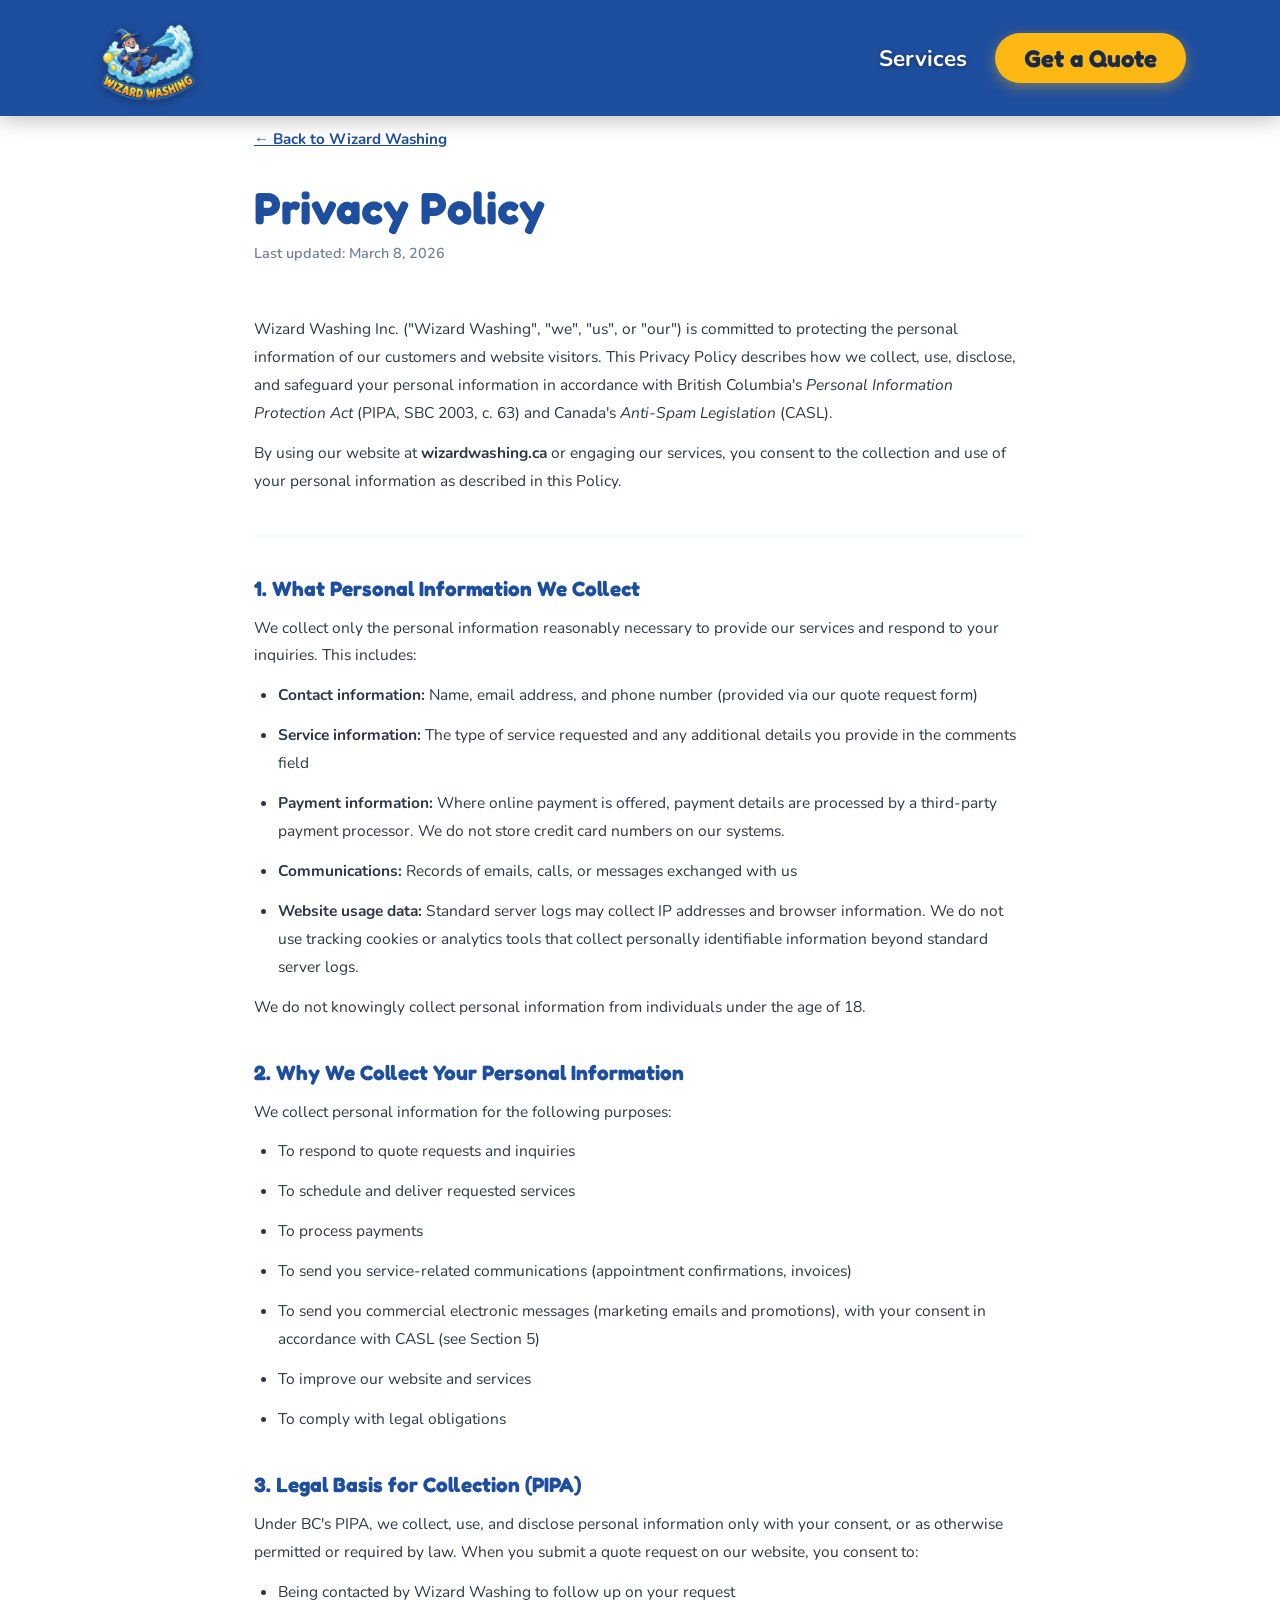
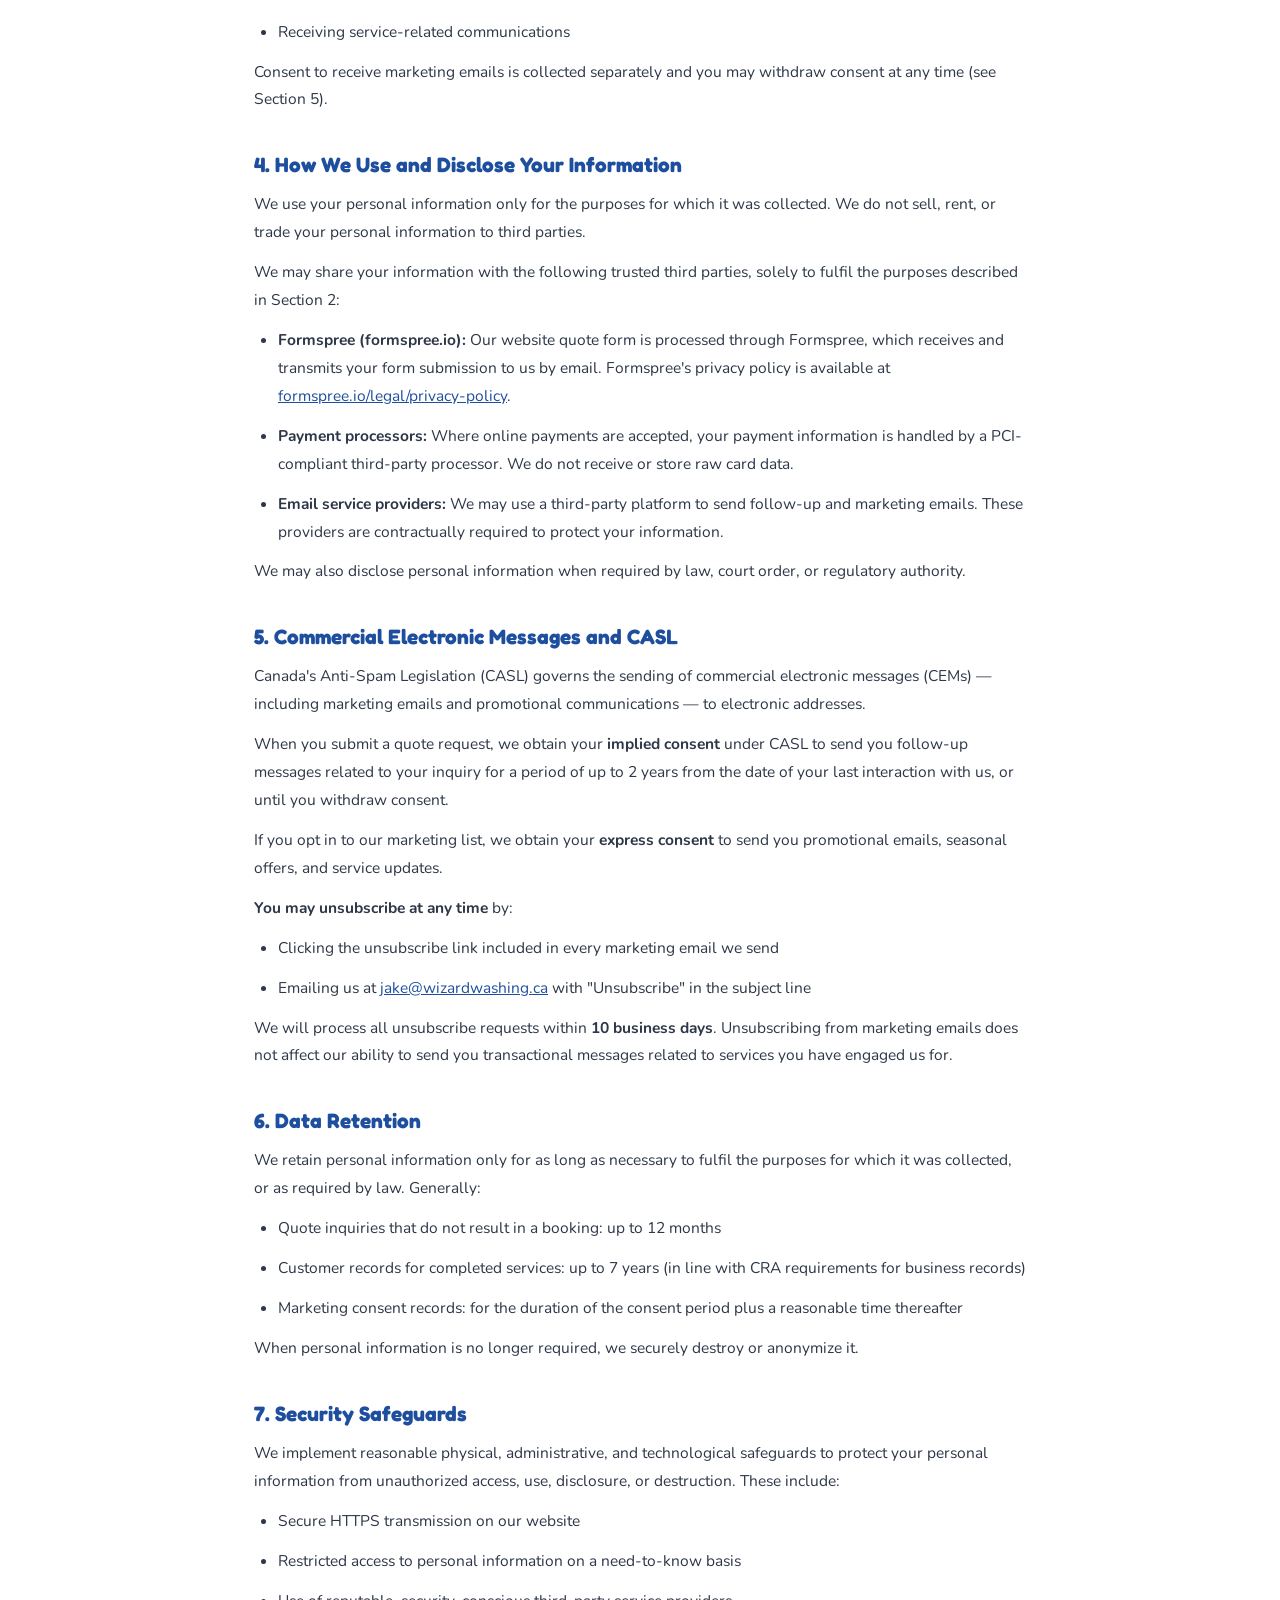
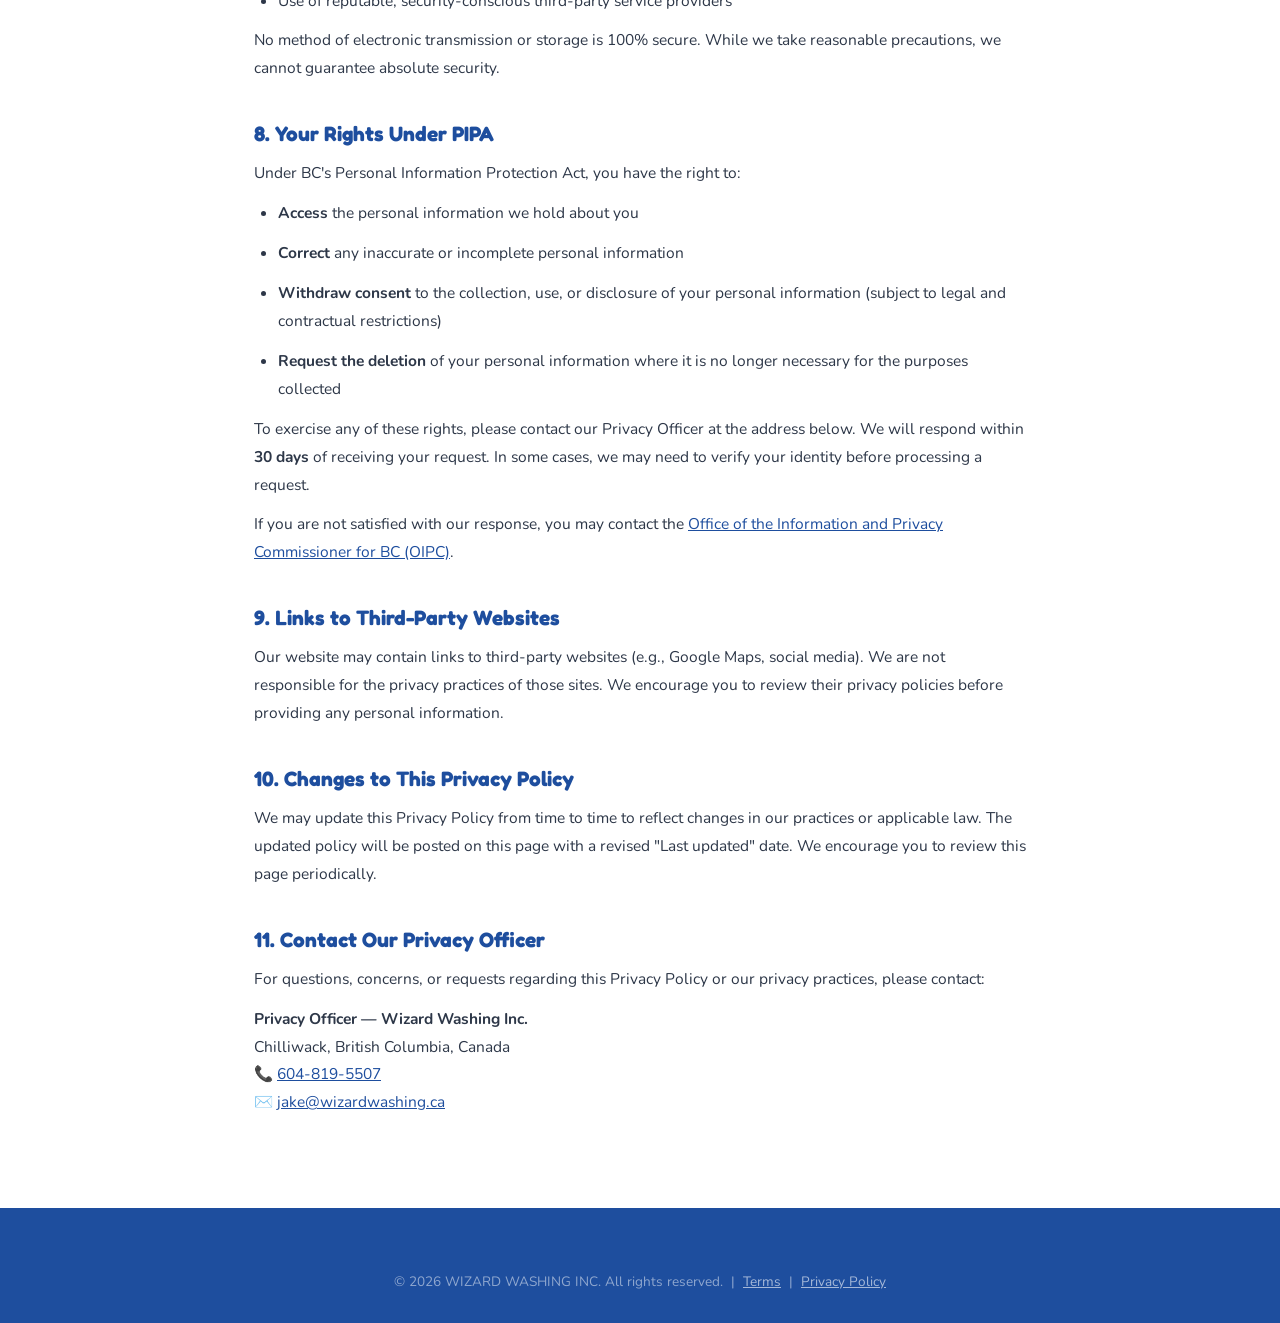
==== privacy.html @ 6bd42586 "Updates" ====
<!DOCTYPE html>
<html lang="en">
<head>
  <meta charset="UTF-8" />
  <meta name="viewport" content="width=device-width, initial-scale=1.0" />
  <title>Privacy Policy | Wizard Washing</title>
  <meta name="description" content="Privacy Policy for Wizard Washing Inc. — How we collect, use, and protect your personal information under BC's PIPA." />
  <meta name="robots" content="noindex, follow" />
  <link rel="icon" type="image/png" sizes="32x32" href="favicon-32.png" />
  <link rel="apple-touch-icon" sizes="192x192" href="favicon-192.png" />
  <link rel="preconnect" href="https://fonts.googleapis.com" />
  <link rel="preconnect" href="https://fonts.gstatic.com" crossorigin />
  <link href="https://fonts.googleapis.com/css2?family=Fredoka+One&family=Nunito:wght@400;600;700;800&display=swap" rel="stylesheet" />
  <link rel="stylesheet" href="styles.css" />
  <style>
    .legal-page {
      max-width: 820px;
      margin: 0 auto;
      padding: 8rem 1.5rem 5rem;
    }
    .legal-page h1 {
      font-size: clamp(2rem, 4vw, 2.8rem);
      color: #1E4E9E;
      margin-bottom: 0.4rem;
    }
    .legal-page .last-updated {
      font-size: 0.9rem;
      color: #718096;
      margin-bottom: 3rem;
      font-weight: 600;
    }
    .legal-page h2 {
      font-size: 1.3rem;
      color: #1E4E9E;
      margin: 2.5rem 0 0.75rem;
    }
    .legal-page p, .legal-page li {
      font-size: 0.97rem;
      color: #2d3748;
      line-height: 1.8;
      margin-bottom: 0.75rem;
    }
    .legal-page ul {
      padding-left: 1.5rem;
      margin-bottom: 0.75rem;
    }
    .legal-page a {
      color: #1E4E9E;
      text-decoration: underline;
    }
    .legal-back {
      display: inline-flex;
      align-items: center;
      gap: 0.4rem;
      font-weight: 700;
      color: #1E4E9E;
      font-size: 0.95rem;
      margin-bottom: 2rem;
      text-decoration: none;
    }
    .legal-back:hover { color: #FDB813; }
    hr {
      border: none;
      border-top: 2px solid #EFF8FF;
      margin: 2.5rem 0;
    }
  </style>
</head>
<body>

  <!-- Minimal nav -->
  <header class="nav scrolled" id="nav">
    <div class="nav__inner">
      <a href="index.html" class="nav__logo">
        <img src="brand_assets/Logo.png" alt="Wizard Washing — Pressure Washing Chilliwack BC" />
      </a>
      <nav class="nav__links">
        <a href="index.html#services">Services</a>
        <a href="index.html#quote" class="nav__cta">Get a Quote</a>
      </nav>
    </div>
  </header>

  <main class="legal-page">
    <a href="index.html" class="legal-back">← Back to Wizard Washing</a>

    <h1>Privacy Policy</h1>
    <p class="last-updated">Last updated: March 8, 2026</p>

    <p>Wizard Washing Inc. ("Wizard Washing", "we", "us", or "our") is committed to protecting the personal information of our customers and website visitors. This Privacy Policy describes how we collect, use, disclose, and safeguard your personal information in accordance with British Columbia's <em>Personal Information Protection Act</em> (PIPA, SBC 2003, c. 63) and Canada's <em>Anti-Spam Legislation</em> (CASL).</p>
    <p>By using our website at <strong>wizardwashing.ca</strong> or engaging our services, you consent to the collection and use of your personal information as described in this Policy.</p>

    <hr />

    <h2>1. What Personal Information We Collect</h2>
    <p>We collect only the personal information reasonably necessary to provide our services and respond to your inquiries. This includes:</p>
    <ul>
      <li><strong>Contact information:</strong> Name, email address, and phone number (provided via our quote request form)</li>
      <li><strong>Service information:</strong> The type of service requested and any additional details you provide in the comments field</li>
      <li><strong>Payment information:</strong> Where online payment is offered, payment details are processed by a third-party payment processor. We do not store credit card numbers on our systems.</li>
      <li><strong>Communications:</strong> Records of emails, calls, or messages exchanged with us</li>
      <li><strong>Website usage data:</strong> Standard server logs may collect IP addresses and browser information. We do not use tracking cookies or analytics tools that collect personally identifiable information beyond standard server logs.</li>
    </ul>
    <p>We do not knowingly collect personal information from individuals under the age of 18.</p>

    <h2>2. Why We Collect Your Personal Information</h2>
    <p>We collect personal information for the following purposes:</p>
    <ul>
      <li>To respond to quote requests and inquiries</li>
      <li>To schedule and deliver requested services</li>
      <li>To process payments</li>
      <li>To send you service-related communications (appointment confirmations, invoices)</li>
      <li>To send you commercial electronic messages (marketing emails and promotions), with your consent in accordance with CASL (see Section 5)</li>
      <li>To improve our website and services</li>
      <li>To comply with legal obligations</li>
    </ul>

    <h2>3. Legal Basis for Collection (PIPA)</h2>
    <p>Under BC's PIPA, we collect, use, and disclose personal information only with your consent, or as otherwise permitted or required by law. When you submit a quote request on our website, you consent to:</p>
    <ul>
      <li>Being contacted by Wizard Washing to follow up on your request</li>
      <li>Receiving service-related communications</li>
    </ul>
    <p>Consent to receive marketing emails is collected separately and you may withdraw consent at any time (see Section 5).</p>

    <h2>4. How We Use and Disclose Your Information</h2>
    <p>We use your personal information only for the purposes for which it was collected. We do not sell, rent, or trade your personal information to third parties.</p>
    <p>We may share your information with the following trusted third parties, solely to fulfil the purposes described in Section 2:</p>
    <ul>
      <li><strong>Formspree (formspree.io):</strong> Our website quote form is processed through Formspree, which receives and transmits your form submission to us by email. Formspree's privacy policy is available at <a href="https://formspree.io/legal/privacy-policy" target="_blank" rel="noopener">formspree.io/legal/privacy-policy</a>.</li>
      <li><strong>Payment processors:</strong> Where online payments are accepted, your payment information is handled by a PCI-compliant third-party processor. We do not receive or store raw card data.</li>
      <li><strong>Email service providers:</strong> We may use a third-party platform to send follow-up and marketing emails. These providers are contractually required to protect your information.</li>
    </ul>
    <p>We may also disclose personal information when required by law, court order, or regulatory authority.</p>

    <h2>5. Commercial Electronic Messages and CASL</h2>
    <p>Canada's Anti-Spam Legislation (CASL) governs the sending of commercial electronic messages (CEMs) — including marketing emails and promotional communications — to electronic addresses.</p>
    <p>When you submit a quote request, we obtain your <strong>implied consent</strong> under CASL to send you follow-up messages related to your inquiry for a period of up to 2 years from the date of your last interaction with us, or until you withdraw consent.</p>
    <p>If you opt in to our marketing list, we obtain your <strong>express consent</strong> to send you promotional emails, seasonal offers, and service updates.</p>
    <p><strong>You may unsubscribe at any time</strong> by:</p>
    <ul>
      <li>Clicking the unsubscribe link included in every marketing email we send</li>
      <li>Emailing us at <a href="mailto:jake@wizardwashing.ca">jake@wizardwashing.ca</a> with "Unsubscribe" in the subject line</li>
    </ul>
    <p>We will process all unsubscribe requests within <strong>10 business days</strong>. Unsubscribing from marketing emails does not affect our ability to send you transactional messages related to services you have engaged us for.</p>

    <h2>6. Data Retention</h2>
    <p>We retain personal information only for as long as necessary to fulfil the purposes for which it was collected, or as required by law. Generally:</p>
    <ul>
      <li>Quote inquiries that do not result in a booking: up to 12 months</li>
      <li>Customer records for completed services: up to 7 years (in line with CRA requirements for business records)</li>
      <li>Marketing consent records: for the duration of the consent period plus a reasonable time thereafter</li>
    </ul>
    <p>When personal information is no longer required, we securely destroy or anonymize it.</p>

    <h2>7. Security Safeguards</h2>
    <p>We implement reasonable physical, administrative, and technological safeguards to protect your personal information from unauthorized access, use, disclosure, or destruction. These include:</p>
    <ul>
      <li>Secure HTTPS transmission on our website</li>
      <li>Restricted access to personal information on a need-to-know basis</li>
      <li>Use of reputable, security-conscious third-party service providers</li>
    </ul>
    <p>No method of electronic transmission or storage is 100% secure. While we take reasonable precautions, we cannot guarantee absolute security.</p>

    <h2>8. Your Rights Under PIPA</h2>
    <p>Under BC's Personal Information Protection Act, you have the right to:</p>
    <ul>
      <li><strong>Access</strong> the personal information we hold about you</li>
      <li><strong>Correct</strong> any inaccurate or incomplete personal information</li>
      <li><strong>Withdraw consent</strong> to the collection, use, or disclosure of your personal information (subject to legal and contractual restrictions)</li>
      <li><strong>Request the deletion</strong> of your personal information where it is no longer necessary for the purposes collected</li>
    </ul>
    <p>To exercise any of these rights, please contact our Privacy Officer at the address below. We will respond within <strong>30 days</strong> of receiving your request. In some cases, we may need to verify your identity before processing a request.</p>
    <p>If you are not satisfied with our response, you may contact the <a href="https://www.oipc.bc.ca" target="_blank" rel="noopener">Office of the Information and Privacy Commissioner for BC (OIPC)</a>.</p>

    <h2>9. Links to Third-Party Websites</h2>
    <p>Our website may contain links to third-party websites (e.g., Google Maps, social media). We are not responsible for the privacy practices of those sites. We encourage you to review their privacy policies before providing any personal information.</p>

    <h2>10. Changes to This Privacy Policy</h2>
    <p>We may update this Privacy Policy from time to time to reflect changes in our practices or applicable law. The updated policy will be posted on this page with a revised "Last updated" date. We encourage you to review this page periodically.</p>

    <h2>11. Contact Our Privacy Officer</h2>
    <p>For questions, concerns, or requests regarding this Privacy Policy or our privacy practices, please contact:</p>
    <p>
      <strong>Privacy Officer — Wizard Washing Inc.</strong><br />
      Chilliwack, British Columbia, Canada<br />
      📞 <a href="tel:+16048195507">604-819-5507</a><br />
      ✉️ <a href="mailto:jake@wizardwashing.ca">jake@wizardwashing.ca</a>
    </p>
  </main>

  <!-- Footer -->
  <footer class="footer">
    <div class="container">
      <div class="footer__bottom" style="border-top: none; padding-top: 0;">
        <p>© 2026 WIZARD WASHING INC. All rights reserved. &nbsp;|&nbsp; <a href="terms.html" style="color:rgba(255,255,255,0.6)">Terms</a> &nbsp;|&nbsp; <a href="privacy.html" style="color:rgba(255,255,255,0.6)">Privacy Policy</a></p>
      </div>
    </div>
  </footer>

</body>
</html>
---- styles.css ----
/* =====================================================
   WIZARD WASHING — styles.css
   Colors: #1E4E9E (Primary Blue) | #49C5EF (Magic Cyan) | #FDB813 (Gold)
   Fonts: Fredoka One (headings) | Nunito (body)
===================================================== */

/* ─── RESET & BASE ─── */
*, *::before, *::after {
  box-sizing: border-box;
  margin: 0;
  padding: 0;
}

html {
  scroll-behavior: smooth;
  font-size: 16px;
  overflow-x: clip;
  overflow-y: visible !important;
}

body {
  font-family: 'Nunito', sans-serif;
  color: #1A2B4A;
  background: #fff;
  overflow: visible !important;
}

h1, h2, h3, h4 {
  font-family: 'Fredoka One', cursive;
  line-height: 1.2;
}

a {
  color: inherit;
  text-decoration: none;
}

img {
  max-width: 100%;
  display: block;
}

/* ─── UTILITY ─── */
.container {
  max-width: 1140px;
  margin: 0 auto;
  padding: 0 1.5rem;
}

.gold { color: #FDB813; }

.btn {
  display: inline-block;
  padding: 0.85rem 2rem;
  border-radius: 50px;
  font-family: 'Fredoka One', cursive;
  font-size: 1.1rem;
  cursor: pointer;
  border: none;
  transition: transform 0.2s ease, box-shadow 0.2s ease;
  text-align: center;
}

.btn--gold {
  background: #FDB813;
  color: #1A2B4A;
  box-shadow: 0 6px 20px rgba(253, 184, 19, 0.45);
}

.btn--gold:hover {
  transform: translateY(-3px);
  box-shadow: 0 10px 28px rgba(253, 184, 19, 0.55);
}

.btn--full { width: 100%; }

.section-title {
  font-size: clamp(2rem, 4vw, 2.8rem);
  text-align: center;
  margin-bottom: 0.5rem;
  color: #1E4E9E;
}

.section-title.light { color: #fff; }

.section-sub {
  text-align: center;
  font-size: 1.1rem;
  color: #4a5568;
  margin-bottom: 3rem;
  font-weight: 600;
}

.section-sub.light { color: rgba(255,255,255,0.85); }


/* ─── NAV ─── */
.nav {
  position: fixed;
  top: 0;
  left: 0;
  width: 100%;
  z-index: 100;
  transition: background 0.3s ease, box-shadow 0.3s ease, padding 0.3s ease;
  padding: 0.6rem 0;
}

.nav.scrolled {
  background: #1E4E9E;
  box-shadow: 0 4px 20px rgba(0,0,0,0.25);
  padding: 0.25rem 0;
}

.nav.scrolled .nav__logo img {
  height: 108px;
}

.nav__inner {
  max-width: 1140px;
  margin: 0 auto;
  padding: 0 1.5rem;
  display: flex;
  align-items: center;
  justify-content: space-between;
  gap: 1rem;
}

.nav__logo img {
  height: 180px;
  width: auto;
  filter: drop-shadow(0 2px 6px rgba(0,0,0,0.3));
  transition: height 0.3s ease;
}

.nav__links {
  display: flex;
  align-items: center;
  gap: 1.8rem;
}

.nav__links a {
  color: #fff;
  font-family: 'Nunito', sans-serif;
  font-weight: 700;
  font-size: 1.4rem;
  transition: color 0.2s;
  text-shadow: 0 1px 4px rgba(0,0,0,0.4);
}

.nav__links a:hover { color: #FDB813; }

.nav__cta {
  background: #FDB813 !important;
  color: #1A2B4A !important;
  padding: 0.65rem 1.8rem;
  border-radius: 50px;
  font-family: 'Fredoka One', cursive !important;
  font-size: 1.5rem !important;
  box-shadow: 0 4px 14px rgba(253,184,19,0.4);
  text-shadow: none !important;
  transition: transform 0.2s, box-shadow 0.2s !important;
}

.nav__cta:hover {
  transform: translateY(-2px);
  box-shadow: 0 8px 20px rgba(253,184,19,0.5) !important;
  color: #1A2B4A !important;
}

/* Hamburger */
.nav__hamburger {
  display: none;
  flex-direction: column;
  gap: 5px;
  background: none;
  border: none;
  cursor: pointer;
  padding: 4px;
}

.nav__hamburger span {
  display: block;
  width: 26px;
  height: 3px;
  background: #fff;
  border-radius: 3px;
  transition: all 0.3s ease;
}

/* ─── HERO ─── */
.hero {
  position: relative;
  background: linear-gradient(160deg, #1E4E9E 0%, #49C5EF 100%);
  overflow: hidden;
  min-height: 100vh;
  display: flex;
  flex-direction: column;
  align-items: center;
  justify-content: center;
}

.hero__sparkles {
  position: absolute;
  inset: 0;
  pointer-events: none;
  z-index: 1;
}

.sparkle {
  position: absolute;
  color: #FDB813;
  font-size: 1.4rem;
  opacity: 0;
  animation: float-sparkle 3s ease-in-out infinite;
}

.s1  { top: 15%; left: 8%;  animation-delay: 0s;    font-size: 1.2rem; }
.s2  { top: 30%; left: 55%; animation-delay: 0.7s;  font-size: 1.8rem; }
.s3  { top: 10%; left: 80%; animation-delay: 1.3s;  font-size: 1rem; }
.s4  { top: 60%; left: 20%; animation-delay: 0.4s;  font-size: 2rem; }
.s5  { top: 70%; left: 70%; animation-delay: 1.8s;  font-size: 1.4rem; }
.s6  { top: 45%; left: 45%; animation-delay: 2.1s;  font-size: 1rem; }
.s7  { top: 25%; left: 35%; animation-delay: 0.9s;  font-size: 1.6rem; }
.s8  { top: 80%; left: 50%; animation-delay: 1.5s;  font-size: 1.2rem; }
.s9  { top: 5%;  left: 50%; animation-delay: 2.5s;  font-size: 0.9rem; }
.s10 { top: 50%; left: 88%; animation-delay: 3.0s;  font-size: 1.8rem; }
.s11 { top: 85%; left: 28%; animation-delay: 0.3s;  font-size: 1.0rem; }
.s12 { top: 20%; left: 65%; animation-delay: 1.1s;  font-size: 2.2rem; }
.s13 { top: 65%; left: 5%;  animation-delay: 2.8s;  font-size: 1.5rem; }
.s14 { top: 40%; left: 93%; animation-delay: 1.6s;  font-size: 1.3rem; }

@keyframes float-sparkle {
  0%, 100% { opacity: 0; transform: translateY(0)   scale(0); }
  40%       { opacity: 1; transform: translateY(-18px) scale(1); }
  70%       { opacity: 0.7; transform: translateY(-28px) scale(0.8); }
}


/* Hero text — left aligned, wizard flush right */
.hero__inner {
  width: 100%;
  max-width: 1200px;
  margin: 0 auto;
  padding: 9rem 3rem 5rem;
  position: relative;
  z-index: 4;
}

.hero__text {
  max-width: 520px;
  text-align: left;
}

.hero__text h1 {
  font-size: clamp(2.5rem, 3.5vw, 4rem);
  color: #fff;
  margin-bottom: 1.2rem;
  line-height: 1.1;
  text-shadow: 0 3px 12px rgba(0,0,0,0.25);
}

.hero__text p {
  font-size: 1.2rem;
  color: rgba(255,255,255,0.9);
  margin-bottom: 2rem;
  font-weight: 600;
}

/* Wizard — absolute, flush against right edge, vertically centred with text */
.hero__wizard {
  position: absolute;
  right: 0;
  top: 50%;
  transform: translateY(-50%);
  z-index: 2;
  pointer-events: none;
  line-height: 0;
}

.hero__wizard img {
  display: block;
  height: clamp(220px, 44vh, 360px);
  width: auto;
  image-rendering: auto;
  filter: drop-shadow(0 14px 10px rgba(0, 0, 0, 0.18));
}

@keyframes wizard-float {
  0%, 100% { transform: translateY(0); }
  50%       { transform: translateY(-10px); }
}

/* ─── SERVICES ─── */
.services {
  position: relative;
  background: #ffffff;
  padding-top: 5rem;
  padding-bottom: 5rem;
  padding-left: 1.5rem;
  padding-right: 1.5rem;
  overflow: visible !important;
}


.services__grid {
  display: grid;
  grid-template-columns: repeat(3, 1fr);
  gap: 2rem;
}

.service-card {
  background: #fff;
  border-radius: 15px;
  box-shadow: 0 10px 30px rgba(0,0,0,0.1);
  padding: 2.5rem 2rem;
  text-align: center;
  transition: transform 0.3s ease, box-shadow 0.3s ease;
  border-top: 4px solid #FDB813;
}

.service-card:hover {
  transform: translateY(-8px);
  box-shadow: 0 20px 40px rgba(0,0,0,0.15);
}

.service-card__icon {
  font-size: 3rem;
  margin-bottom: 1rem;
}

.service-card h3 {
  font-size: 1.5rem;
  color: #1E4E9E;
  margin-bottom: 0.75rem;
}

.service-card p {
  font-size: 0.95rem;
  color: #4a5568;
  line-height: 1.65;
}

/* ─── RESULTS (BEFORE/AFTER CAROUSEL) ─── */
.results {
  position: relative;
  background: #EFF8FF;
  padding: 5rem 1.5rem;
}

/* Carousel outer layout: arrows + window */
.carousel {
  display: flex;
  align-items: center;
  gap: 1rem;
}

.carousel__window {
  flex: 1;
  overflow: hidden;
  border-radius: 15px;
}

.carousel__track {
  display: flex;
  transition: transform 0.45s cubic-bezier(0.4, 0, 0.2, 1);
}

.carousel__slide {
  flex: 0 0 100%;
}

/* Arrow buttons */
.carousel__btn {
  flex-shrink: 0;
  width: 52px;
  height: 52px;
  border-radius: 50%;
  background: #1E4E9E;
  color: #fff;
  border: none;
  font-size: 2rem;
  line-height: 1;
  cursor: pointer;
  display: flex;
  align-items: center;
  justify-content: center;
  box-shadow: 0 4px 16px rgba(0,0,0,0.2);
  transition: background 0.2s ease, transform 0.2s ease, opacity 0.2s ease;
}

.carousel__btn:hover:not(:disabled) {
  background: #FDB813;
  color: #1A2B4A;
  transform: scale(1.08);
}

.carousel__btn:disabled {
  opacity: 0.3;
  cursor: default;
}

/* Dot indicators */
.carousel__dots {
  display: flex;
  justify-content: center;
  gap: 0.6rem;
  margin-top: 1.5rem;
}

.carousel__dot {
  width: 11px;
  height: 11px;
  border-radius: 50%;
  background: #CBD5E0;
  border: none;
  cursor: pointer;
  padding: 0;
  transition: background 0.2s ease, transform 0.2s ease;
}

.carousel__dot.active {
  background: #1E4E9E;
  transform: scale(1.35);
}

/* Pair card */
.results__pair {
  background: #fff;
  border-radius: 15px;
  box-shadow: 0 10px 30px rgba(0,0,0,0.1);
  overflow: hidden;
}

.results__pair-label {
  font-family: 'Fredoka One', cursive;
  font-size: 1.3rem;
  color: #1E4E9E;
  text-align: center;
  padding: 1rem 1.5rem 0.8rem;
  border-bottom: 2px solid #EFF8FF;
}

.results__photos {
  display: grid;
  grid-template-columns: 1fr 1fr;
}

.results__photo-wrap {
  position: relative;
  overflow: hidden;
  aspect-ratio: 4 / 3;
}

.results__photo-wrap:first-child {
  border-right: 3px solid #EFF8FF;
}

.results__photo-wrap img {
  width: 100%;
  height: 100%;
  object-fit: cover;
  display: block;
}

.results__badge {
  position: absolute;
  top: 10px;
  left: 10px;
  z-index: 2;
  padding: 0.3rem 0.9rem;
  border-radius: 50px;
  font-family: 'Fredoka One', cursive;
  font-size: 0.95rem;
  letter-spacing: 0.5px;
  box-shadow: 0 2px 8px rgba(0,0,0,0.3);
}

.results__badge--before {
  background: #1A2B4A;
  color: #fff;
}

.results__badge--after {
  background: #FDB813;
  color: #1A2B4A;
}

/* ─── ABOUT ─── */
.about {
  position: relative;
  background: #1E4E9E;
  padding: 5rem 1.5rem 5rem;
}

.about__inner {
  display: flex;
  align-items: center;
  gap: 4rem;
}

.about__text {
  flex: 1;
}

.about__text p {
  color: rgba(255,255,255,0.88);
  font-size: 1.05rem;
  line-height: 1.75;
  margin-bottom: 1.2rem;
}

.about__logo {
  flex: 0 0 240px;
  text-align: center;
}

.about__logo img {
  width: 100%;
  filter: drop-shadow(0 10px 30px rgba(0,0,0,0.3));
  animation: wizard-float 5s ease-in-out infinite;
}

/* ─── QUOTE SECTION ─── */
.quote-section {
  position: relative;
  background: #EFF8FF;
  padding: 5rem 1.5rem 5rem;
}

.quote-form-container {
  background: #fff;
  border-radius: 15px;
  box-shadow: 0 10px 30px rgba(0,0,0,0.1);
  padding: 3rem 2.5rem;
  max-width: 680px;
  margin: 0 auto;
  position: relative;
}

.form__row { display: flex; gap: 1.25rem; }
.form__row--two > .form__group { flex: 1; }

.form__group {
  display: flex;
  flex-direction: column;
  margin-bottom: 1.25rem;
}

.form__group label {
  font-weight: 700;
  font-size: 0.9rem;
  color: #1A2B4A;
  margin-bottom: 0.4rem;
}

.required { color: #e53e3e; }
.optional  { color: #718096; font-weight: 400; font-size: 0.82rem; }

.form__group input,
.form__group select,
.form__group textarea {
  width: 100%;
  padding: 0.8rem 1rem;
  border: 2px solid #e2e8f0;
  border-radius: 10px;
  font-family: 'Nunito', sans-serif;
  font-size: 0.95rem;
  color: #1A2B4A;
  transition: border-color 0.2s ease, box-shadow 0.2s ease;
  background: #fff;
  appearance: none;
}

.form__group select {
  background-image: url("data:image/svg+xml,%3Csvg xmlns='http://www.w3.org/2000/svg' width='12' height='8' viewBox='0 0 12 8'%3E%3Cpath d='M1 1l5 5 5-5' stroke='%231A2B4A' stroke-width='2' fill='none' stroke-linecap='round'/%3E%3C/svg%3E");
  background-repeat: no-repeat;
  background-position: right 1rem center;
  padding-right: 2.5rem;
}

.form__group input:focus,
.form__group select:focus,
.form__group textarea:focus {
  outline: none;
  border-color: #49C5EF;
  box-shadow: 0 0 0 3px rgba(73, 197, 239, 0.2);
}

.form__group input.error,
.form__group select.error,
.form__group textarea.error {
  border-color: #e53e3e;
  box-shadow: 0 0 0 3px rgba(229, 62, 62, 0.15);
}

.form__group textarea { resize: vertical; min-height: 110px; }

/* Success state */
.form__success {
  display: none;
  text-align: center;
  padding: 3rem 1.5rem;
  position: relative;
}

.form__success.visible { display: block; }

.form__success-icon {
  font-size: 4rem;
  margin-bottom: 1rem;
  animation: bounce-in 0.5s cubic-bezier(0.36, 0.07, 0.19, 0.97) both;
}

@keyframes bounce-in {
  0%   { transform: scale(0); opacity: 0; }
  60%  { transform: scale(1.2); }
  100% { transform: scale(1); opacity: 1; }
}

.form__success h3 {
  font-size: 1.8rem;
  color: #1E4E9E;
  margin-bottom: 0.75rem;
}

.form__success p {
  color: #4a5568;
  font-size: 1.05rem;
}

/* Sparkle burst on success */
.form__success-sparkles {
  position: absolute;
  top: 2rem;
  left: 50%;
  transform: translateX(-50%);
  width: 200px;
  height: 200px;
  pointer-events: none;
}

.burst {
  position: absolute;
  color: #FDB813;
  font-size: 1.4rem;
  opacity: 0;
  top: 50%; left: 50%;
}

.form__success.visible .burst {
  animation: sparkle-burst 0.8s ease-out forwards;
}

.burst.b1 { animation-delay: 0s;    --dx: -60px; --dy: -50px; }
.burst.b2 { animation-delay: 0.05s; --dx:  60px; --dy: -50px; }
.burst.b3 { animation-delay: 0.1s;  --dx: -80px; --dy:  10px; }
.burst.b4 { animation-delay: 0.15s; --dx:  80px; --dy:  10px; }
.burst.b5 { animation-delay: 0.2s;  --dx: -40px; --dy:  60px; }
.burst.b6 { animation-delay: 0.25s; --dx:  40px; --dy:  60px; }

@keyframes sparkle-burst {
  0%   { opacity: 1; transform: translate(-50%, -50%) scale(0); }
  60%  { opacity: 1; transform: translate(calc(-50% + var(--dx)), calc(-50% + var(--dy))) scale(1.2); }
  100% { opacity: 0; transform: translate(calc(-50% + var(--dx) * 1.4), calc(-50% + var(--dy) * 1.4)) scale(0.6); }
}

/* ─── REVIEWS ─── */
.reviews {
  position: relative;
  background: #49C5EF;
  padding: 5rem 1.5rem 5rem;
}

.reviews__grid {
  display: grid;
  grid-template-columns: repeat(3, 1fr);
  gap: 2rem;
}

.review-card {
  background: #fff;
  border-radius: 15px;
  box-shadow: 0 10px 30px rgba(0,0,0,0.1);
  padding: 2rem 1.75rem;
  display: flex;
  flex-direction: column;
  gap: 0.75rem;
  transition: transform 0.3s ease;
}

.review-card:hover { transform: translateY(-6px); }

.review-card__stars {
  color: #FDB813;
  font-size: 1.3rem;
  letter-spacing: 2px;
}

.review-card__quote {
  font-size: 0.95rem;
  line-height: 1.7;
  color: #1A2B4A;
  font-style: italic;
  flex: 1;
}

.review-card__name {
  font-weight: 700;
  color: #1E4E9E;
  font-size: 0.9rem;
}

/* ─── FAQ ─── */
.faq {
  position: relative;
  background: #ffffff;
  padding: 5rem 1.5rem 5rem;
}

.faq__list {
  max-width: 760px;
  margin: 0 auto;
  display: flex;
  flex-direction: column;
  gap: 1rem;
}

.faq__item {
  border-radius: 12px;
  border: 2px solid #e2e8f0;
  overflow: hidden;
  transition: border-color 0.2s;
}

.faq__item.open { border-color: #49C5EF; }

.faq__question {
  width: 100%;
  background: none;
  border: none;
  padding: 1.25rem 1.5rem;
  display: flex;
  align-items: center;
  justify-content: space-between;
  font-family: 'Nunito', sans-serif;
  font-weight: 700;
  font-size: 1rem;
  color: #1A2B4A;
  cursor: pointer;
  text-align: left;
  gap: 1rem;
  transition: background 0.2s;
}

.faq__question:hover { background: #EFF8FF; }
.faq__item.open .faq__question { background: #EFF8FF; color: #1E4E9E; }

.faq__chevron {
  font-size: 0.75rem;
  color: #49C5EF;
  transition: transform 0.3s ease;
  flex-shrink: 0;
}

.faq__item.open .faq__chevron { transform: rotate(180deg); }

.faq__answer {
  max-height: 0;
  overflow: hidden;
  transition: max-height 0.4s ease, padding 0.3s ease;
}

.faq__item.open .faq__answer { max-height: 300px; }

.faq__answer p {
  padding: 0 1.5rem 1.25rem;
  font-size: 0.95rem;
  color: #4a5568;
  line-height: 1.7;
}

.faq__answer a {
  color: #1E4E9E;
  font-weight: 700;
  text-decoration: underline;
}

/* ─── FOOTER ─── */
.footer {
  background: #1E4E9E;
  padding: 4rem 1.5rem 2rem;
  color: #fff;
}

.footer__inner {
  display: grid;
  grid-template-columns: 1fr 1fr 1fr;
  gap: 2.5rem;
  margin-bottom: 3rem;
}

.footer__logo {
  height: 80px;
  width: auto;
  filter: drop-shadow(0 4px 12px rgba(0,0,0,0.3));
  margin-bottom: 1rem;
}

.footer__tagline {
  font-size: 0.9rem;
  color: rgba(255,255,255,0.75);
  line-height: 1.6;
}

.footer__links h4,
.footer__contact h4 {
  font-family: 'Fredoka One', cursive;
  font-size: 1.1rem;
  color: #FDB813;
  margin-bottom: 1rem;
}

.footer__links {
  display: flex;
  flex-direction: column;
  gap: 0.5rem;
}

.footer__links a {
  color: rgba(255,255,255,0.8);
  font-size: 0.9rem;
  font-weight: 600;
  transition: color 0.2s;
}

.footer__links a:hover { color: #FDB813; }

.footer__contact p {
  font-size: 0.9rem;
  color: rgba(255,255,255,0.8);
  margin-bottom: 0.5rem;
}

.footer__contact a {
  color: rgba(255,255,255,0.8);
  transition: color 0.2s;
}

.footer__contact a:hover { color: #FDB813; }

.footer__bottom {
  border-top: 1px solid rgba(255,255,255,0.15);
  padding-top: 1.5rem;
  text-align: center;
  font-size: 0.85rem;
  color: rgba(255,255,255,0.5);
}

.footer__bottom a {
  color: rgba(255,255,255,0.55);
  text-decoration: underline;
  transition: color 0.2s;
}

.footer__bottom a:hover { color: #FDB813; }

/* ─── SCROLL FADE-IN ─── */
.fade-up {
  opacity: 0;
  transform: translateY(36px);
  transition: opacity 0.65s ease, transform 0.65s ease;
}

.fade-up.visible {
  opacity: 1;
  transform: translateY(0);
}

/* ─── STATS STRIP ─── */
.stats {
  background: #1A2B4A;
  padding: 4rem 1.5rem;
}

.stats__grid {
  display: grid;
  grid-template-columns: repeat(3, 1fr);
  gap: 2rem;
  text-align: center;
}

.stat-item {
  display: flex;
  flex-direction: column;
  align-items: center;
  gap: 0.4rem;
}

.stat-item__number {
  font-family: 'Fredoka One', cursive;
  font-size: clamp(2.8rem, 4vw, 4rem);
  color: #FDB813;
  line-height: 1;
  display: block;
}

.stat-item__label {
  font-size: 0.95rem;
  color: rgba(255,255,255,0.8);
  font-weight: 700;
  text-transform: uppercase;
  letter-spacing: 0.5px;
}

/* ─── BUTTON WATER RIPPLE ─── */
.btn {
  position: relative;
  overflow: hidden;
}

.btn-ripple {
  position: absolute;
  width: 6px;
  height: 6px;
  background: rgba(255, 255, 255, 0.45);
  border-radius: 50%;
  transform: translate(-50%, -50%) scale(0);
  animation: btn-ripple-expand 0.65s ease-out forwards;
  pointer-events: none;
}

@keyframes btn-ripple-expand {
  to {
    transform: translate(-50%, -50%) scale(55);
    opacity: 0;
  }
}

/* ─── CURSOR SPARKLE TRAIL ─── */
.cursor-sparkle {
  position: fixed;
  pointer-events: none;
  color: #FDB813;
  font-size: 0.75rem;
  z-index: 9999;
  line-height: 1;
  animation: cursor-sparkle-fade 0.75s ease-out forwards;
  transform: translate(-50%, -50%);
  user-select: none;
}

@keyframes cursor-sparkle-fade {
  0%   { opacity: 1; transform: translate(-50%, -50%) scale(1) rotate(0deg); }
  100% { opacity: 0; transform: translate(-50%, -200%) scale(0.2) rotate(200deg); }
}

/* ─── RESPONSIVE ─── */
@media (max-width: 900px) {
  .services__grid { grid-template-columns: 1fr; max-width: 480px; margin: 0 auto; }
  .reviews__grid  { grid-template-columns: 1fr; max-width: 480px; margin: 0 auto; }
  .carousel__btn { width: 40px; height: 40px; font-size: 1.6rem; }
  .stats__grid   { grid-template-columns: repeat(2, 1fr); gap: 2.5rem 1.5rem; }
  .about__inner   { flex-direction: column; text-align: center; }
  .about__logo    { flex: 0 0 180px; }
  .footer__inner  { grid-template-columns: 1fr 1fr; }
}

@media (max-width: 768px) {
  .nav__hamburger { display: flex; }

  .nav__links {
    position: fixed;
    top: 0; right: -100%;
    width: min(320px, 80vw);
    height: 100vh;
    background: #1E4E9E;
    flex-direction: column;
    justify-content: center;
    gap: 2rem;
    padding: 2rem;
    transition: right 0.35s ease;
    box-shadow: -10px 0 40px rgba(0,0,0,0.3);
    z-index: 200;
  }

  .nav__links.open { right: 0; }
  .nav__links a { font-size: 1.2rem; }

  .hero {
    min-height: 100vh;
    padding-top: 6rem;
  }

  .hero__inner {
    padding: 3rem 1.5rem 14rem;
    text-align: center;
  }

  .hero__text {
    max-width: 100%;
    text-align: center;
  }

  .hero__text p { margin: 0 auto 2rem; }

  .hero__wizard img {
    height: clamp(180px, 45vw, 280px);
  }

  .form__row--two { flex-direction: column; }

  .quote-form-container { padding: 2rem 1.25rem; }

  .footer__inner { grid-template-columns: 1fr; text-align: center; }
  .footer__links { align-items: center; }
}

@media (max-width: 480px) {
  .hero__text h1 { font-size: 2.2rem; }
  .services__grid,
  .reviews__grid  { grid-template-columns: 1fr; }
}
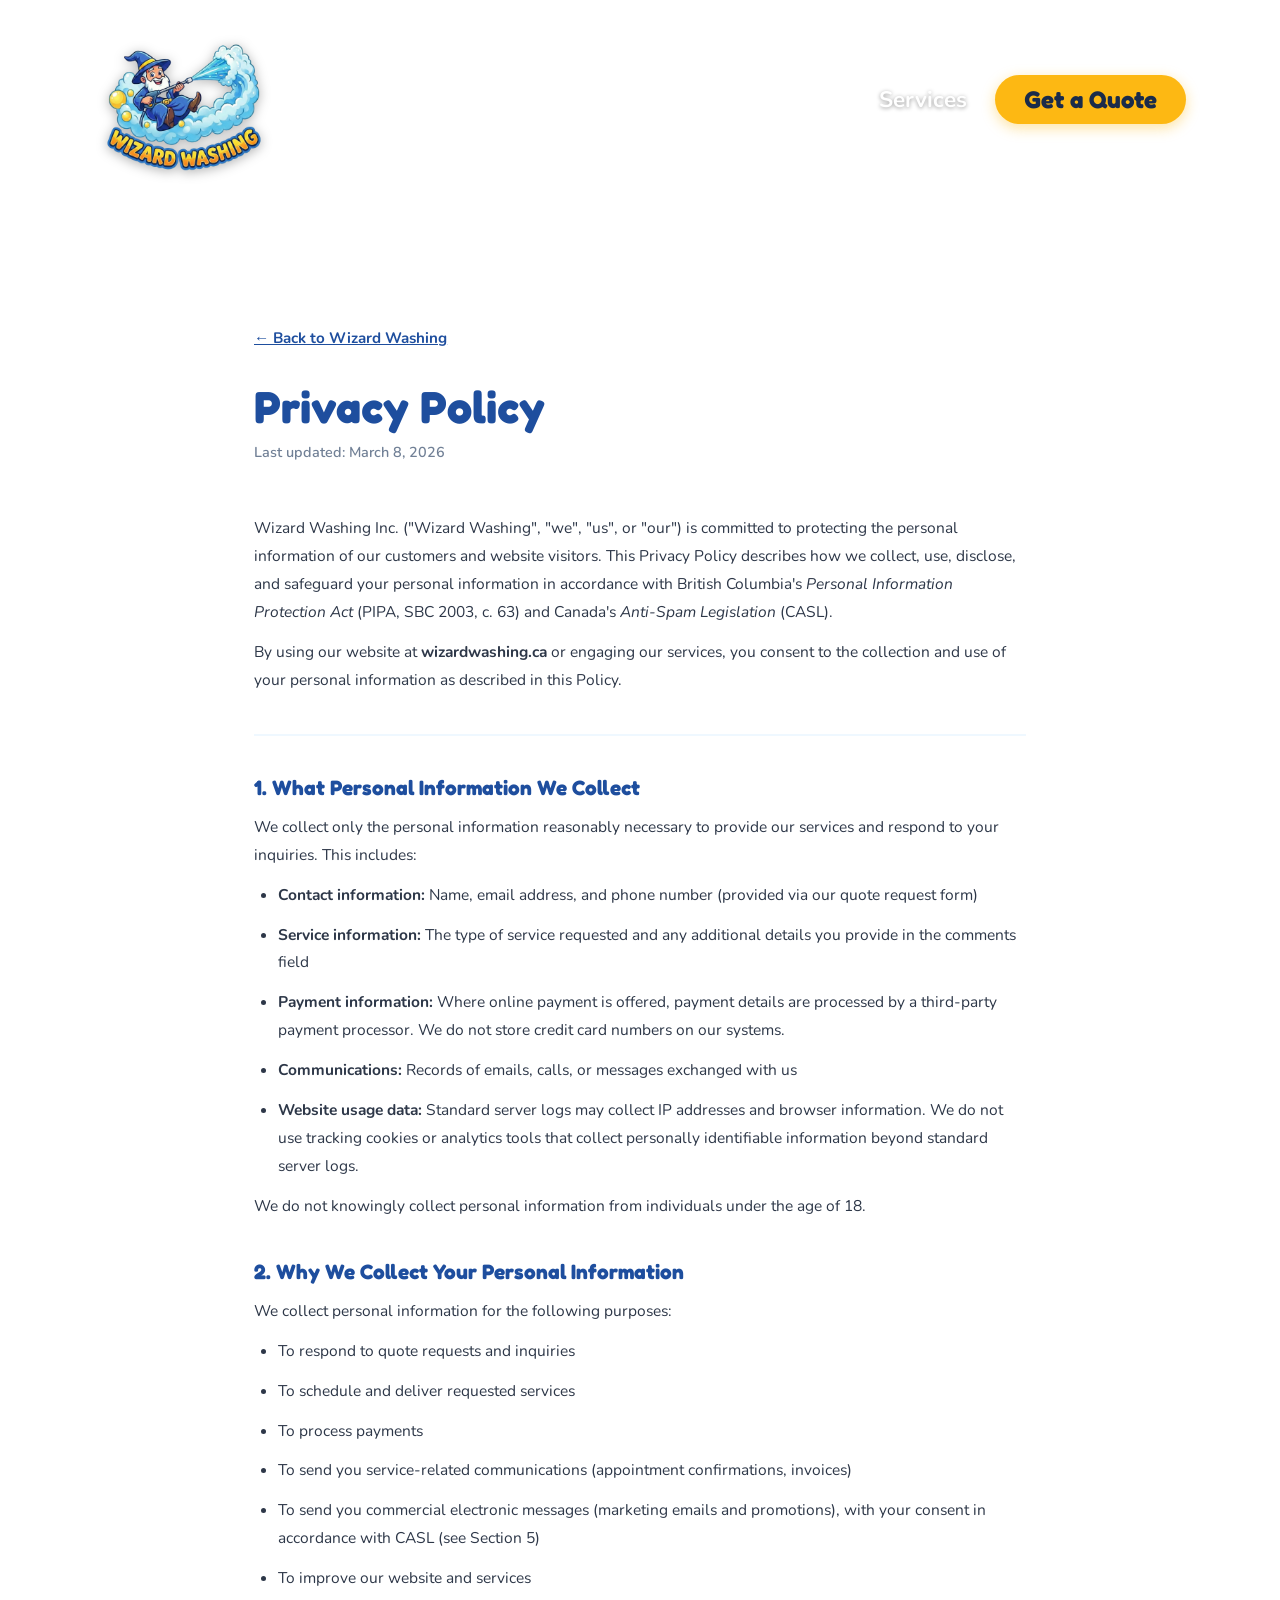
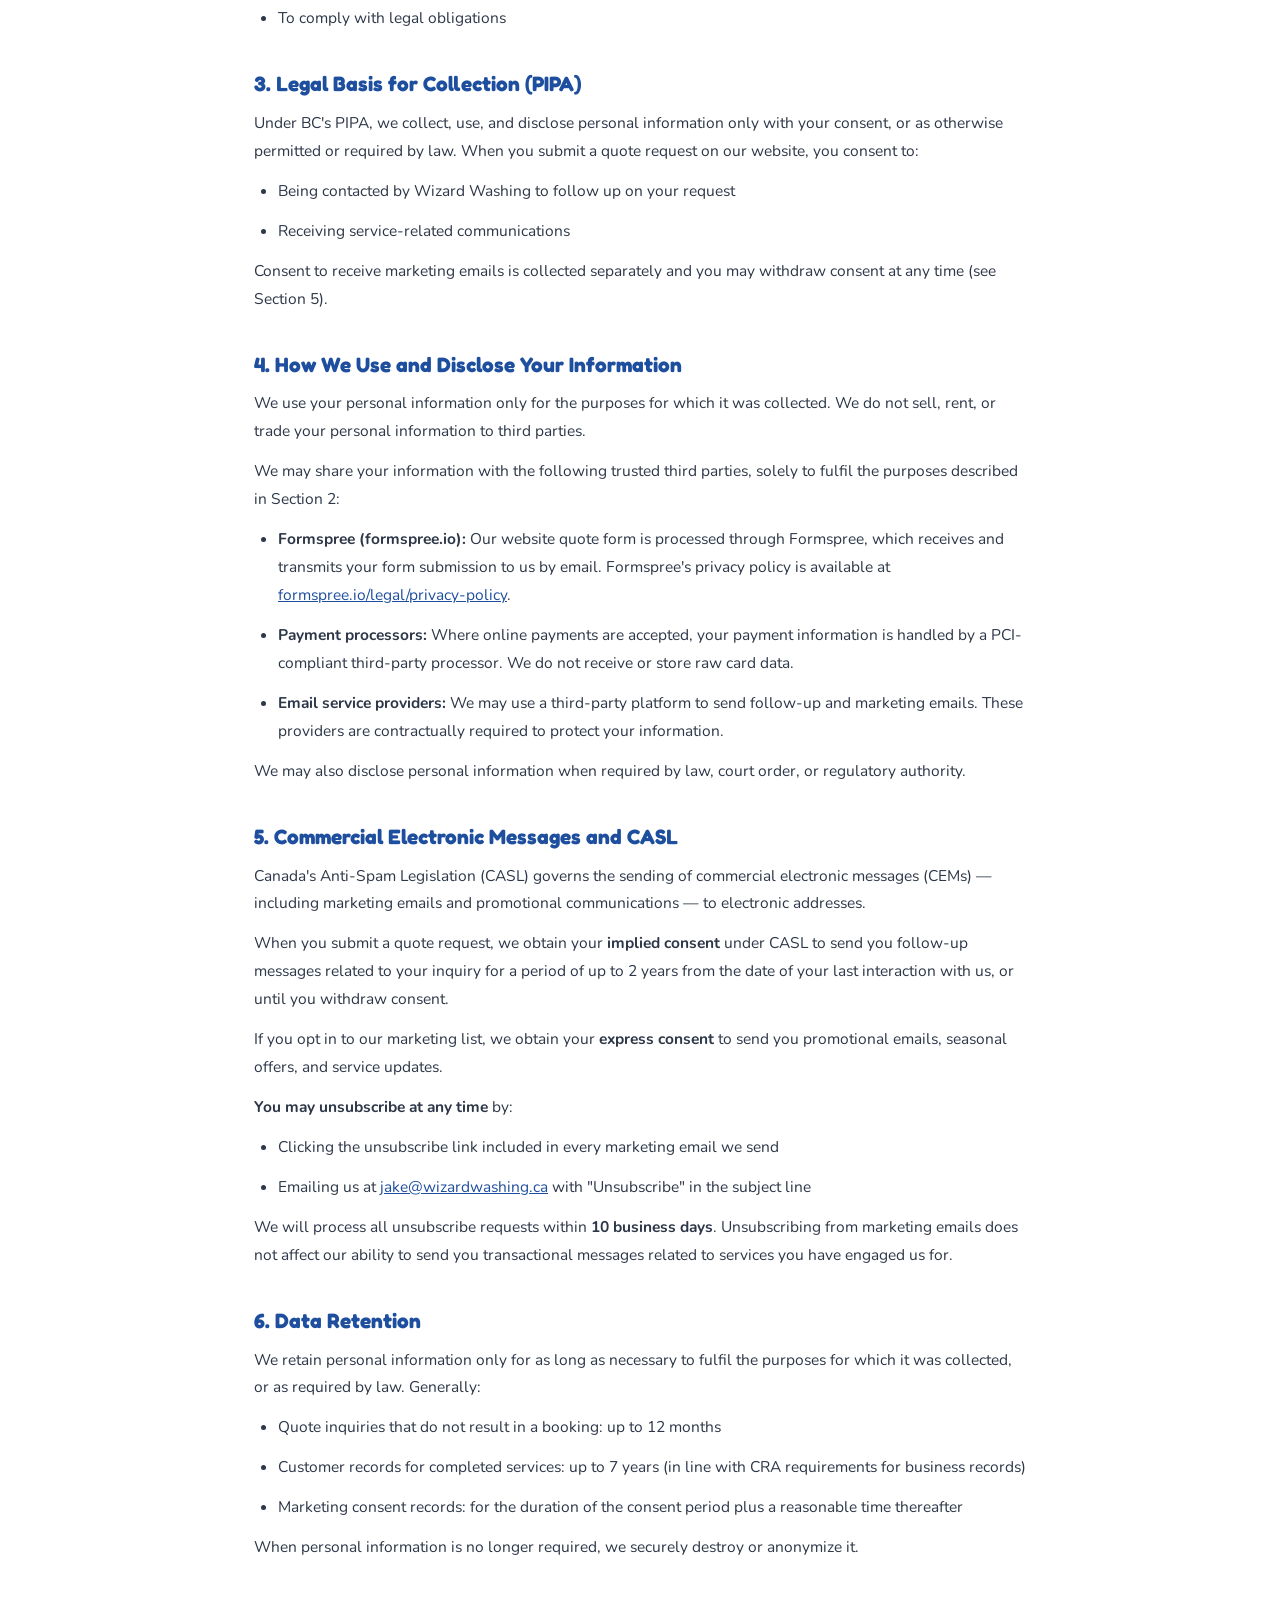
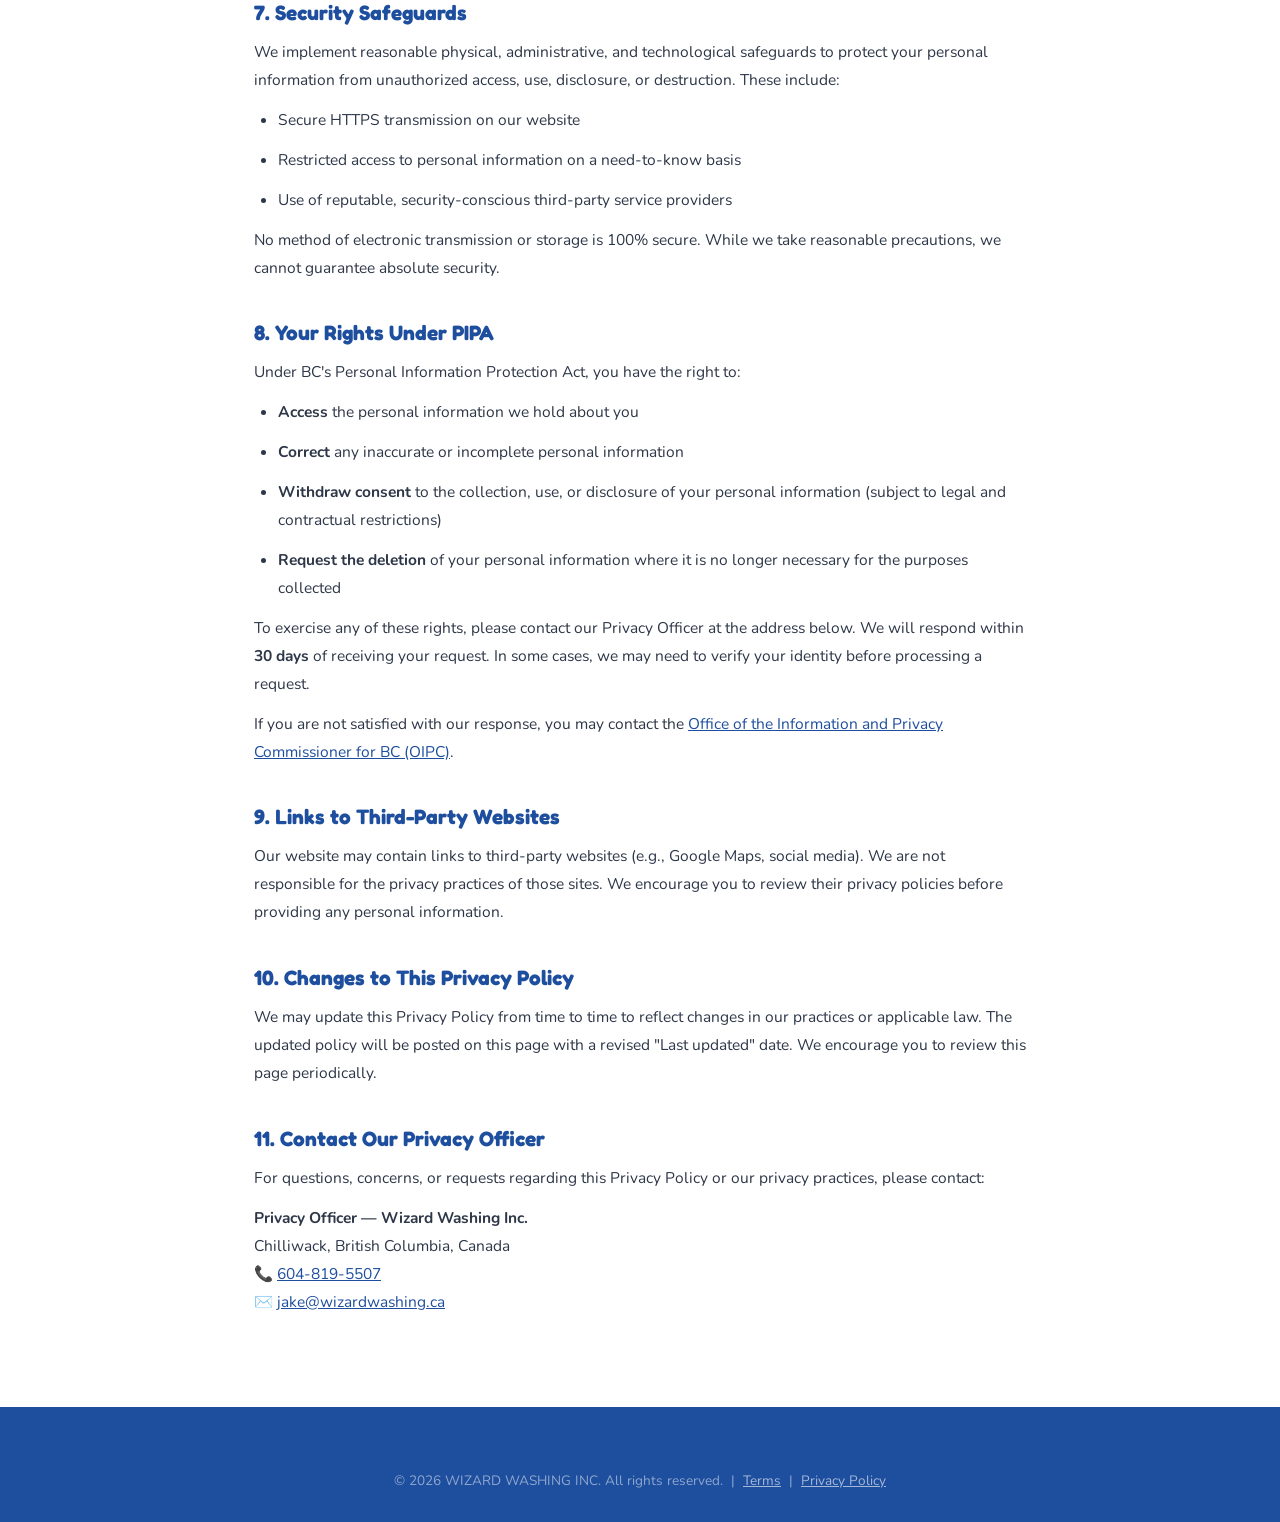
==== commit 767de870: "Add Google Analytics 4 (G-2MPTVSR0EK) to all pages Co-Authored-By: Claude Sonnet 4.6 <noreply@anthro" ====
--- a/privacy.html
+++ b/privacy.html
@@ -3,6 +3,14 @@
 <head>
   <meta charset="UTF-8" />
   <meta name="viewport" content="width=device-width, initial-scale=1.0" />
+  <!-- Google tag (gtag.js) -->
+  <script async src="https://www.googletagmanager.com/gtag/js?id=G-2MPTVSR0EK"></script>
+  <script>
+    window.dataLayer = window.dataLayer || [];
+    function gtag(){dataLayer.push(arguments);}
+    gtag('js', new Date());
+    gtag('config', 'G-2MPTVSR0EK');
+  </script>
   <title>Privacy Policy | Wizard Washing</title>
   <meta name="description" content="Privacy Policy for Wizard Washing Inc. — How we collect, use, and protect your personal information under BC's PIPA." />
   <meta name="robots" content="noindex, follow" />
--- a/styles.css
+++ b/styles.css
@@ -94,25 +94,69 @@
 .section-sub.light { color: rgba(255,255,255,0.85); }
 
 
+/* ─── TOPBAR ─── */
+.topbar {
+  position: relative;
+  width: 100%;
+  background: transparent;
+  z-index: 110;
+  height: 36px;
+  display: flex;
+  align-items: center;
+}
+
+.topbar__inner {
+  width: 100%;
+  max-width: 1200px;
+  margin: 0 auto;
+  padding: 0 3rem;
+  display: flex;
+  align-items: center;
+  justify-content: space-between;
+}
+
+.topbar__contact {
+  display: flex;
+  align-items: center;
+  gap: 0.6rem;
+  font-family: 'Nunito', sans-serif;
+  font-size: 0.72rem;
+  font-weight: 700;
+  color: rgba(255,255,255,0.85);
+}
+
+.topbar__contact a {
+  color: rgba(255,255,255,0.85);
+  text-decoration: none;
+  transition: color 0.2s;
+}
+.topbar__contact a:hover { color: #FDB813; }
+
+.topbar__sep {
+  opacity: 0.4;
+}
+
+.topbar__social {
+  display: flex;
+  align-items: center;
+  gap: 0.75rem;
+}
+
+.topbar__social a {
+  color: rgba(255,255,255,0.8);
+  display: flex;
+  align-items: center;
+  transition: color 0.2s;
+}
+.topbar__social a:hover { color: #FDB813; }
+
 /* ─── NAV ─── */
 .nav {
-  position: fixed;
-  top: 0;
-  left: 0;
+  position: relative;
   width: 100%;
+  background: transparent;
   z-index: 100;
-  transition: background 0.3s ease, box-shadow 0.3s ease, padding 0.3s ease;
   padding: 0.6rem 0;
-}
-
-.nav.scrolled {
-  background: #1E4E9E;
-  box-shadow: 0 4px 20px rgba(0,0,0,0.25);
-  padding: 0.25rem 0;
-}
-
-.nav.scrolled .nav__logo img {
-  height: 108px;
 }
 
 .nav__inner {
@@ -167,6 +211,11 @@
   color: #1A2B4A !important;
 }
 
+/* Close button inside sidebar — never shown on desktop */
+.nav__close {
+  display: none !important;
+}
+
 /* Hamburger */
 .nav__hamburger {
   display: none;
@@ -196,7 +245,7 @@
   display: flex;
   flex-direction: column;
   align-items: center;
-  justify-content: center;
+  justify-content: flex-start;
 }
 
 .hero__sparkles {
@@ -240,8 +289,8 @@
 .hero__inner {
   width: 100%;
   max-width: 1200px;
-  margin: 0 auto;
-  padding: 9rem 3rem 5rem;
+  margin: auto;
+  padding: 2rem 3rem 5rem;
   position: relative;
   z-index: 4;
 }
@@ -356,12 +405,14 @@
 
 .carousel__window {
   flex: 1;
+  min-width: 0;
   overflow: hidden;
   border-radius: 15px;
 }
 
 .carousel__track {
   display: flex;
+  width: 100%;
   transition: transform 0.45s cubic-bezier(0.4, 0, 0.2, 1);
 }
 
@@ -433,7 +484,7 @@
 
 .results__pair-label {
   font-family: 'Fredoka One', cursive;
-  font-size: 1.3rem;
+  font-size: 0.9rem;
   color: #1E4E9E;
   text-align: center;
   padding: 1rem 1.5rem 0.8rem;
@@ -448,7 +499,7 @@
 .results__photo-wrap {
   position: relative;
   overflow: hidden;
-  aspect-ratio: 4 / 3;
+  aspect-ratio: 3 / 2;
 }
 
 .results__photo-wrap:first-child {
@@ -898,7 +949,7 @@
 
 .stat-item__number {
   font-family: 'Fredoka One', cursive;
-  font-size: clamp(2.8rem, 4vw, 4rem);
+  font-size: clamp(2rem, 5vw, 4rem);
   color: #FDB813;
   line-height: 1;
   display: block;
@@ -958,15 +1009,22 @@
 @media (max-width: 900px) {
   .services__grid { grid-template-columns: 1fr; max-width: 480px; margin: 0 auto; }
   .reviews__grid  { grid-template-columns: 1fr; max-width: 480px; margin: 0 auto; }
-  .carousel__btn { width: 40px; height: 40px; font-size: 1.6rem; }
-  .stats__grid   { grid-template-columns: repeat(2, 1fr); gap: 2.5rem 1.5rem; }
-  .about__inner   { flex-direction: column; text-align: center; }
-  .about__logo    { flex: 0 0 180px; }
+  .carousel__btn  { width: 38px; height: 38px; font-size: 1.4rem; }
+  .stats__grid    { grid-template-columns: repeat(3, 1fr); gap: 1.5rem; }
+  /* About: column layout — use width not flex-basis so logo doesn't fill full row */
+  .about__inner   { flex-direction: column; align-items: center; text-align: center; gap: 2rem; }
+  .about__logo    { flex: none; width: 160px; }
   .footer__inner  { grid-template-columns: 1fr 1fr; }
 }
 
 @media (max-width: 768px) {
+  /* ── Topbar — hide on mobile ── */
+  .topbar { display: none; }
+
   .nav__hamburger { display: flex; }
+  /* Smaller logo so it doesn't crowd/overlap hero text */
+  .nav__logo img  { height: 48px; }
+  .nav.scrolled .nav__logo img { height: 42px; }
 
   .nav__links {
     position: fixed;
@@ -977,22 +1035,45 @@
     flex-direction: column;
     justify-content: center;
     gap: 2rem;
-    padding: 2rem;
+    padding: 4.5rem 2rem 2rem;
     transition: right 0.35s ease;
     box-shadow: -10px 0 40px rgba(0,0,0,0.3);
     z-index: 200;
   }
-
   .nav__links.open { right: 0; }
   .nav__links a { font-size: 1.2rem; }
 
+  /* X close button — black, no background, top-right of sidebar */
+  .nav__close {
+    display: flex !important;
+    position: absolute;
+    top: 0.9rem;
+    right: 0.9rem;
+    background: transparent;
+    border: none;
+    color: #000;
+    font-size: 1.8rem;
+    font-weight: 900;
+    line-height: 1;
+    width: 40px;
+    height: 40px;
+    align-items: center;
+    justify-content: center;
+    cursor: pointer;
+    padding: 0;
+  }
+
+  /* ── Hero ── */
   .hero {
-    min-height: 100vh;
-    padding-top: 6rem;
+    min-height: auto;
+    display: flex;
+    flex-direction: column;
+    justify-content: flex-start;
+    overflow: hidden;
   }
 
   .hero__inner {
-    padding: 3rem 1.5rem 14rem;
+    padding: 2rem 1.5rem 1.5rem;
     text-align: center;
   }
 
@@ -1001,22 +1082,77 @@
     text-align: center;
   }
 
-  .hero__text p { margin: 0 auto 2rem; }
+  .hero__text p { margin: 0 auto 2rem; font-size: 1rem; }
+
+  /* Wizard: pull into normal flow, width-based so it never stretches */
+  .hero__wizard {
+    position: relative;
+    top: auto;
+    bottom: auto;
+    right: auto;
+    transform: none;
+    overflow: hidden;
+    line-height: 0;
+  }
 
   .hero__wizard img {
-    height: clamp(180px, 45vw, 280px);
+    width: 80%;
+    height: auto;
+    max-width: 280px;
+    display: block;
+    margin-left: auto; /* flush right */
   }
 
+  /* ── Stats ── */
+  .stats          { padding: 2.5rem 1.5rem; }
+  .stats__grid    { grid-template-columns: 1fr; gap: 1.25rem; }
+
+  /* ── About ── */
+  .about__logo    { flex: none; width: 140px; }
+
+  /* ── Carousel — overlay arrows on top of photos so photos fill full width ── */
+  .results        { padding: 3rem 0.75rem; }
+  .carousel       { position: relative; gap: 0; }
+  .carousel__window { width: 100%; }
+  .carousel__btn  {
+    position: absolute;
+    top: 50%;
+    transform: translateY(-50%);
+    z-index: 10;
+    width: 36px;
+    height: 36px;
+    font-size: 1.3rem;
+    opacity: 0.88;
+  }
+  .carousel__btn--prev { left: 0.4rem; }
+  .carousel__btn--next { right: 0.4rem; }
+
+  /* ── Form ── */
   .form__row--two { flex-direction: column; }
-
   .quote-form-container { padding: 2rem 1.25rem; }
 
+  /* ── Footer ── */
   .footer__inner { grid-template-columns: 1fr; text-align: center; }
   .footer__links { align-items: center; }
 }
 
 @media (max-width: 480px) {
-  .hero__text h1 { font-size: 2.2rem; }
+  .hero__text h1  { font-size: 2rem; }
+  .hero__inner    { padding: 1.5rem 1.25rem 1rem; }
+
+  .hero__wizard img { width: 92%; max-width: none; }
+
+  .stat-item__number { font-size: 2.4rem; }
+
   .services__grid,
   .reviews__grid  { grid-template-columns: 1fr; }
-}
+  .service-card   { padding: 1.75rem 1.5rem; }
+  .review-card    { padding: 1.5rem 1.25rem; }
+
+  .about__logo    { width: 120px; }
+
+  .faq__question  { padding: 1rem 1.25rem; }
+  .faq__answer p  { padding: 0 1.25rem 1rem; }
+
+  .btn { font-size: 1rem; padding: 0.75rem 1.5rem; }
+}
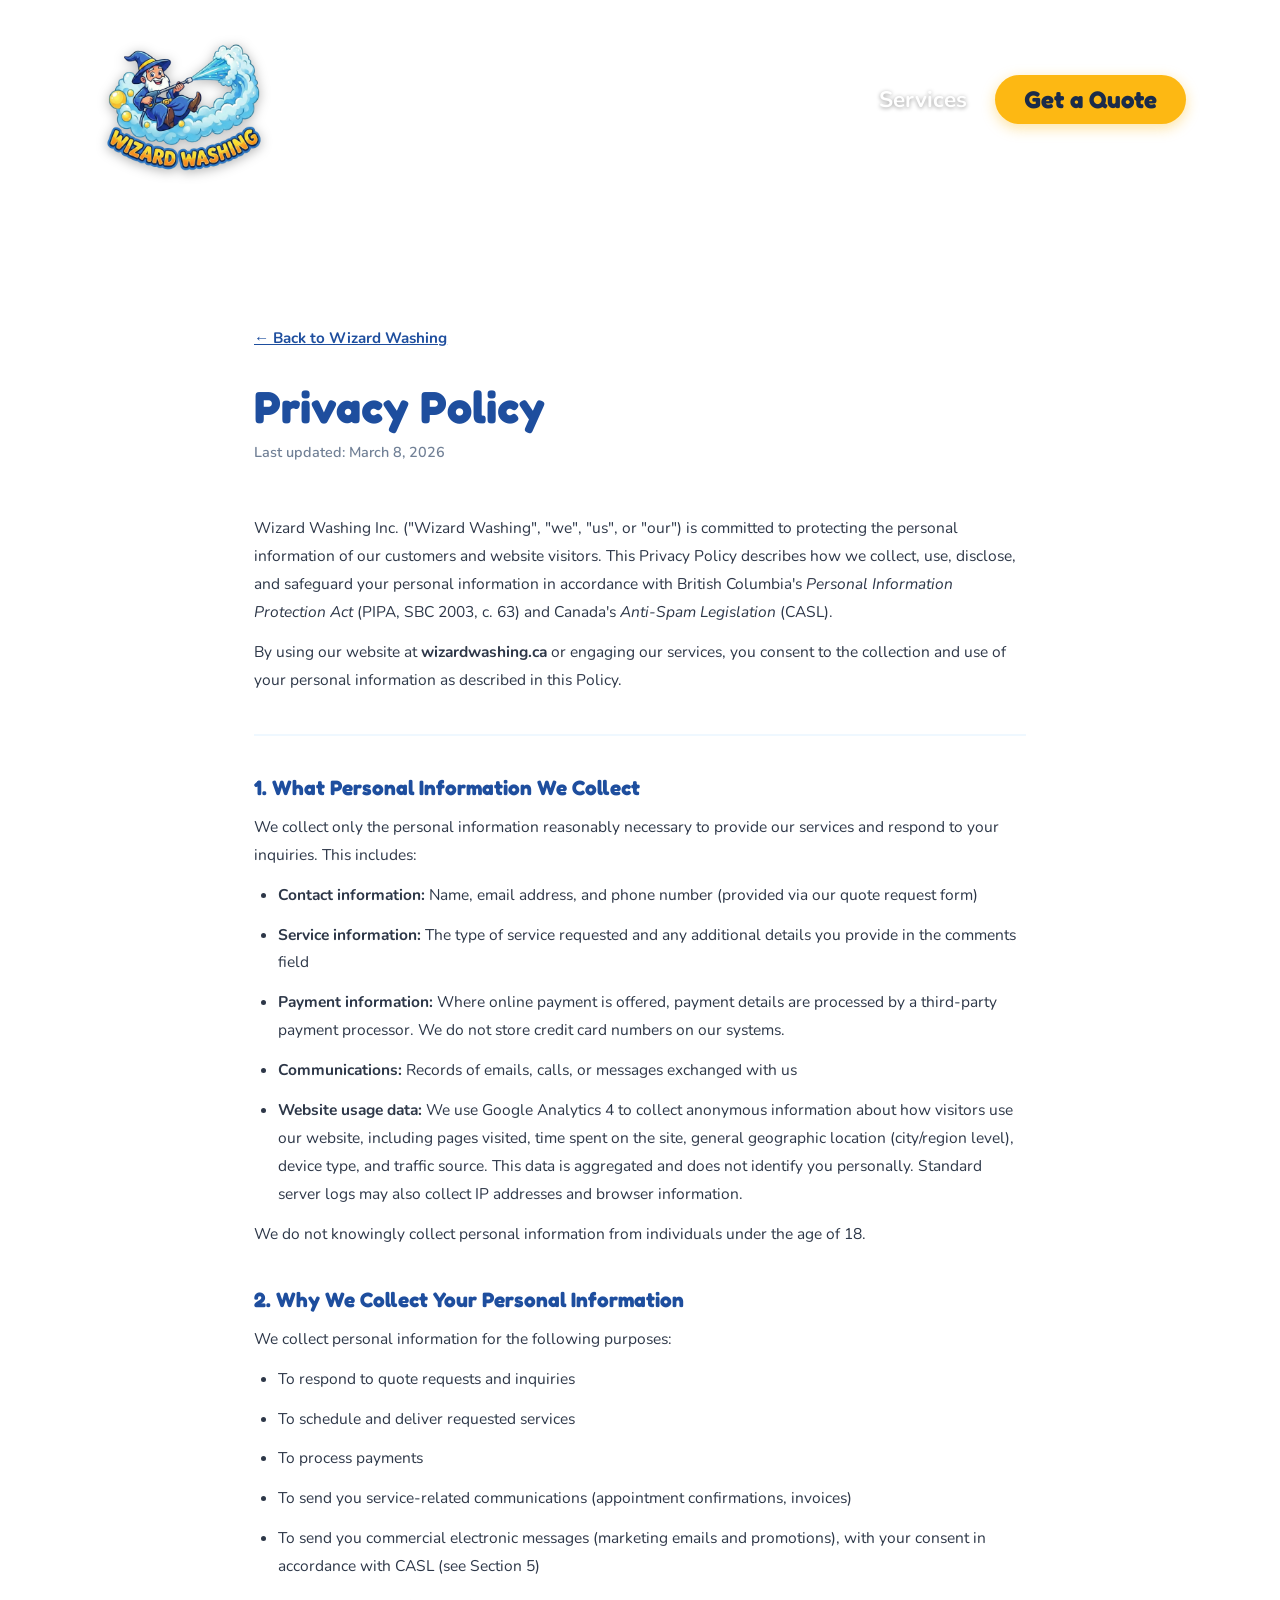
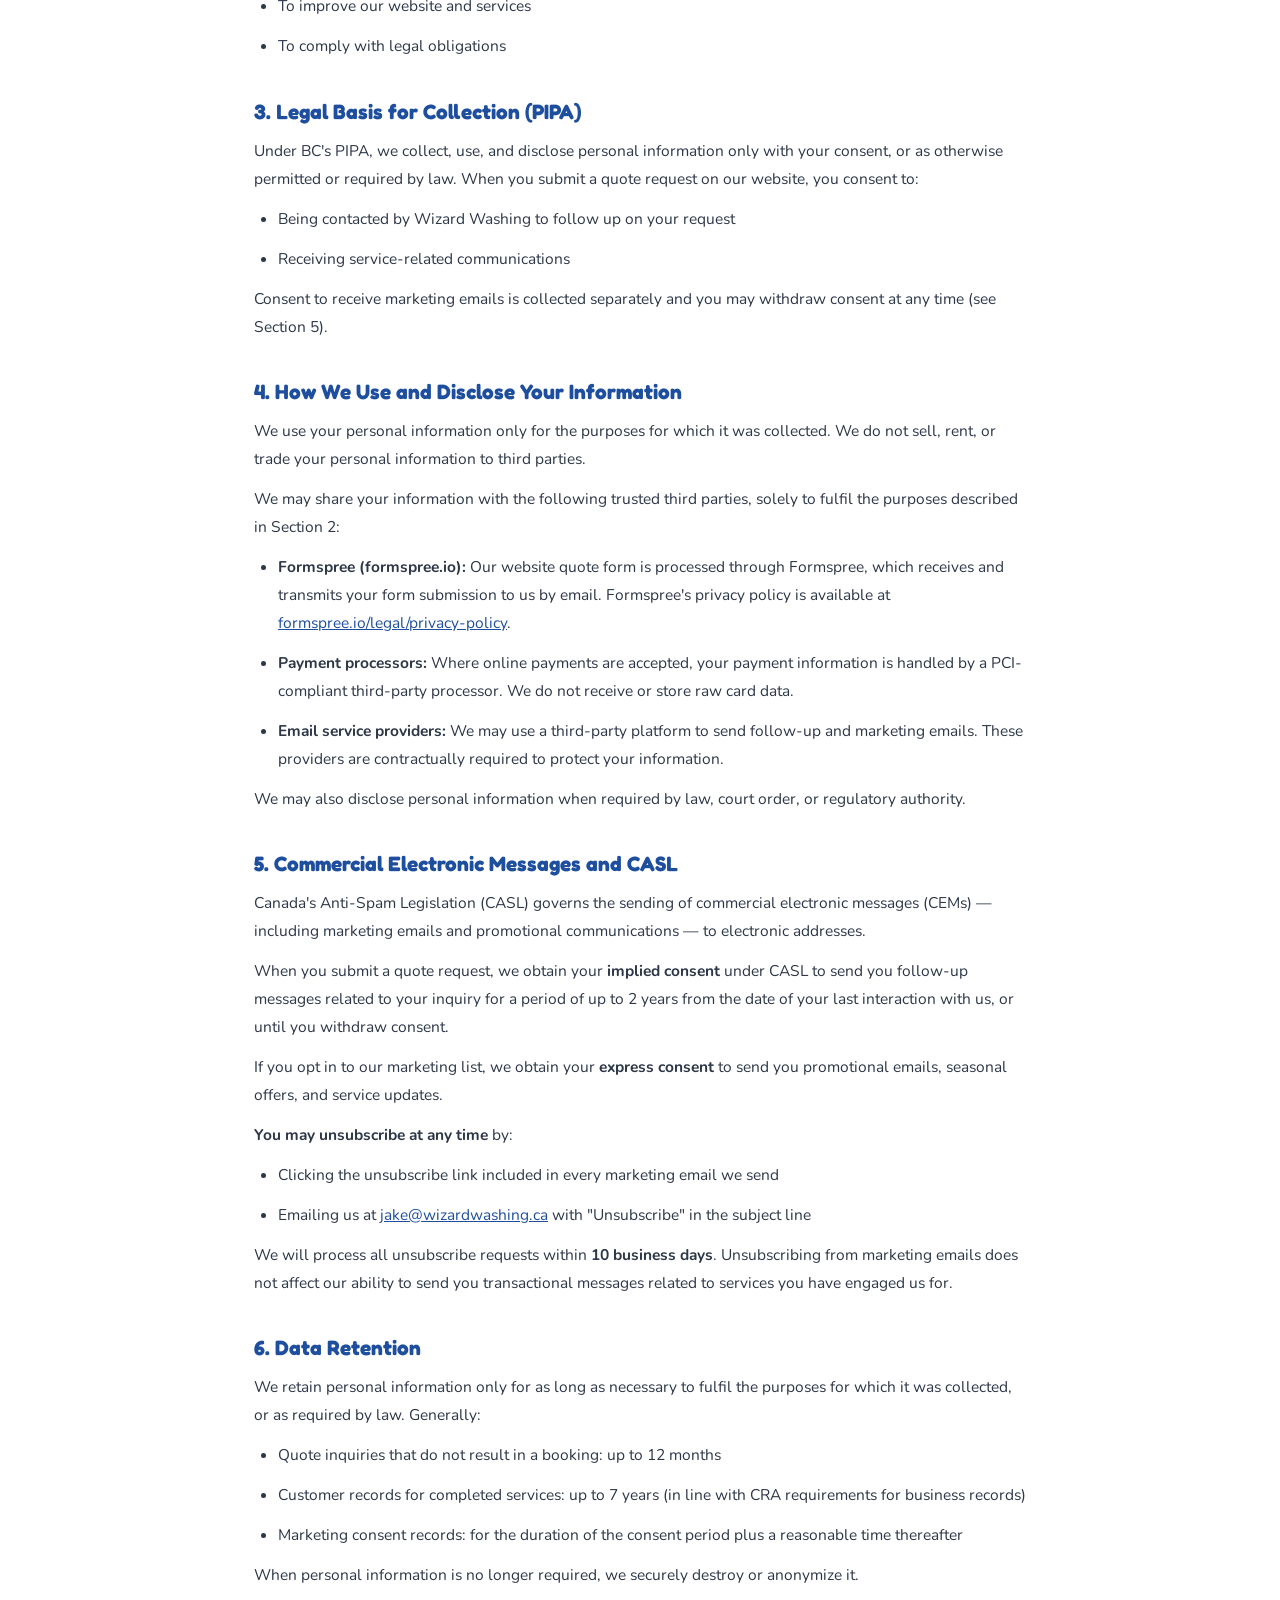
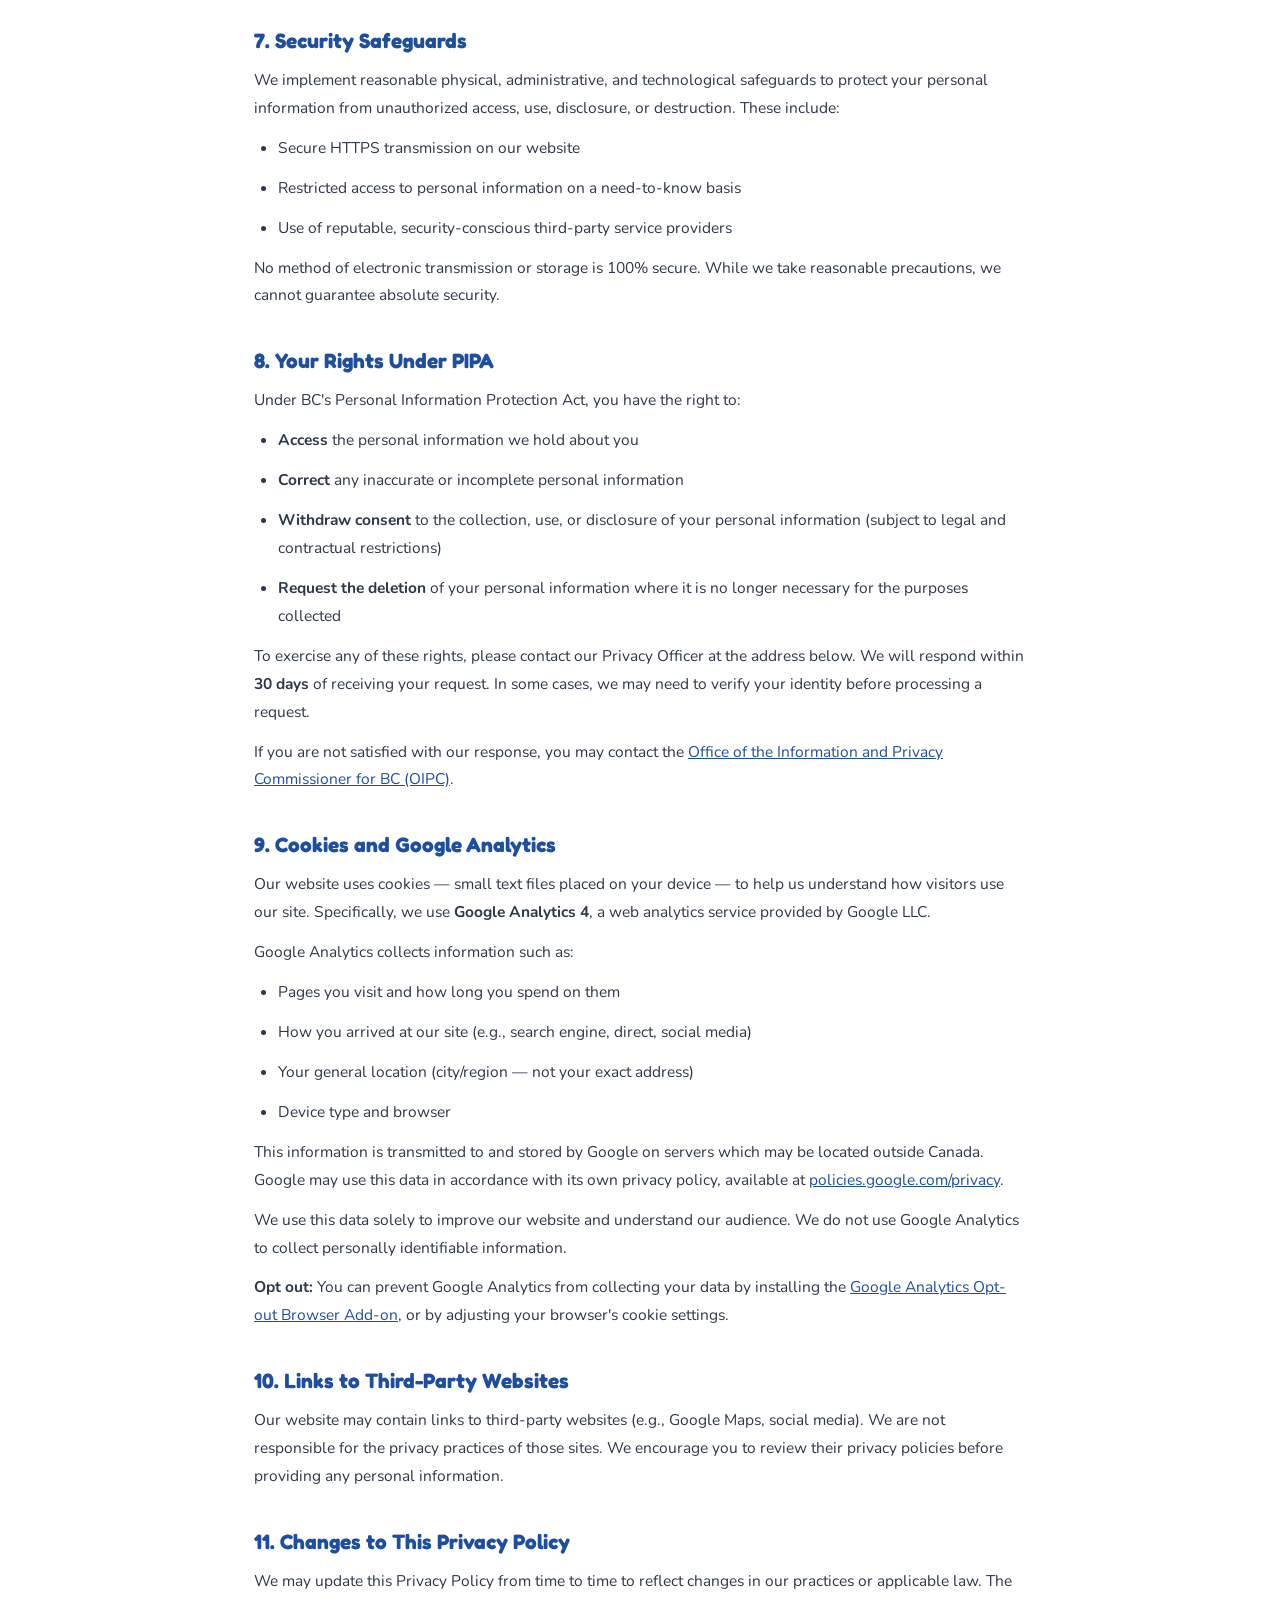
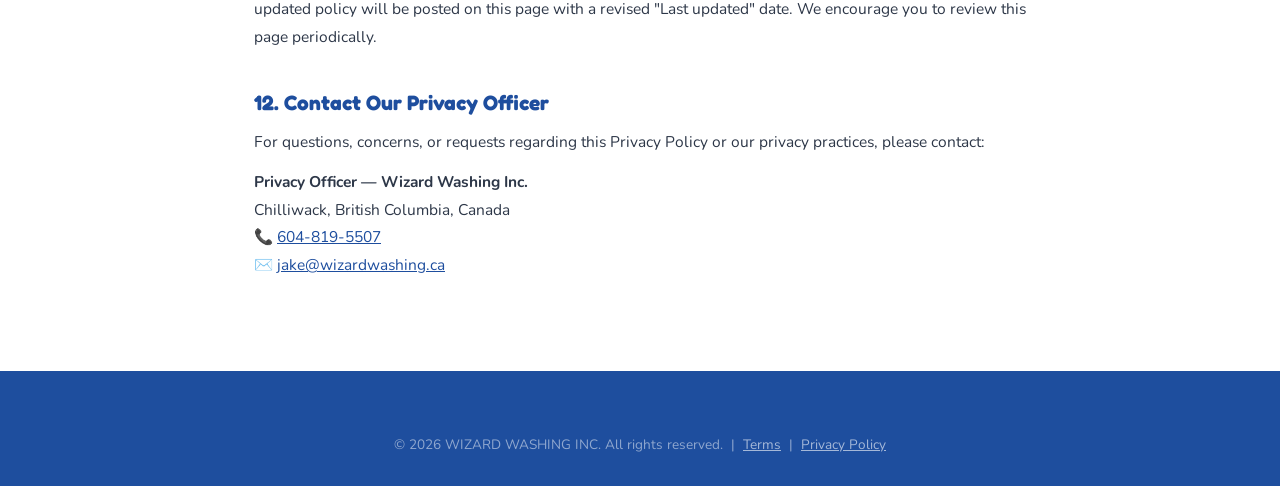
==== commit ba401a9a: "Update Privacy Policy to disclose Google Analytics 4 usage Co-Authored-By: Claude Sonnet 4.6 <norepl" ====
--- a/privacy.html
+++ b/privacy.html
@@ -107,7 +107,7 @@
       <li><strong>Service information:</strong> The type of service requested and any additional details you provide in the comments field</li>
       <li><strong>Payment information:</strong> Where online payment is offered, payment details are processed by a third-party payment processor. We do not store credit card numbers on our systems.</li>
       <li><strong>Communications:</strong> Records of emails, calls, or messages exchanged with us</li>
-      <li><strong>Website usage data:</strong> Standard server logs may collect IP addresses and browser information. We do not use tracking cookies or analytics tools that collect personally identifiable information beyond standard server logs.</li>
+      <li><strong>Website usage data:</strong> We use Google Analytics 4 to collect anonymous information about how visitors use our website, including pages visited, time spent on the site, general geographic location (city/region level), device type, and traffic source. This data is aggregated and does not identify you personally. Standard server logs may also collect IP addresses and browser information.</li>
     </ul>
     <p>We do not knowingly collect personal information from individuals under the age of 18.</p>
 
@@ -181,13 +181,26 @@
     <p>To exercise any of these rights, please contact our Privacy Officer at the address below. We will respond within <strong>30 days</strong> of receiving your request. In some cases, we may need to verify your identity before processing a request.</p>
     <p>If you are not satisfied with our response, you may contact the <a href="https://www.oipc.bc.ca" target="_blank" rel="noopener">Office of the Information and Privacy Commissioner for BC (OIPC)</a>.</p>
 
-    <h2>9. Links to Third-Party Websites</h2>
+    <h2>9. Cookies and Google Analytics</h2>
+    <p>Our website uses cookies — small text files placed on your device — to help us understand how visitors use our site. Specifically, we use <strong>Google Analytics 4</strong>, a web analytics service provided by Google LLC.</p>
+    <p>Google Analytics collects information such as:</p>
+    <ul>
+      <li>Pages you visit and how long you spend on them</li>
+      <li>How you arrived at our site (e.g., search engine, direct, social media)</li>
+      <li>Your general location (city/region — not your exact address)</li>
+      <li>Device type and browser</li>
+    </ul>
+    <p>This information is transmitted to and stored by Google on servers which may be located outside Canada. Google may use this data in accordance with its own privacy policy, available at <a href="https://policies.google.com/privacy" target="_blank" rel="noopener">policies.google.com/privacy</a>.</p>
+    <p>We use this data solely to improve our website and understand our audience. We do not use Google Analytics to collect personally identifiable information.</p>
+    <p><strong>Opt out:</strong> You can prevent Google Analytics from collecting your data by installing the <a href="https://tools.google.com/dlpage/gaoptout" target="_blank" rel="noopener">Google Analytics Opt-out Browser Add-on</a>, or by adjusting your browser's cookie settings.</p>
+
+    <h2>10. Links to Third-Party Websites</h2>
     <p>Our website may contain links to third-party websites (e.g., Google Maps, social media). We are not responsible for the privacy practices of those sites. We encourage you to review their privacy policies before providing any personal information.</p>
 
-    <h2>10. Changes to This Privacy Policy</h2>
+    <h2>11. Changes to This Privacy Policy</h2>
     <p>We may update this Privacy Policy from time to time to reflect changes in our practices or applicable law. The updated policy will be posted on this page with a revised "Last updated" date. We encourage you to review this page periodically.</p>
 
-    <h2>11. Contact Our Privacy Officer</h2>
+    <h2>12. Contact Our Privacy Officer</h2>
     <p>For questions, concerns, or requests regarding this Privacy Policy or our privacy practices, please contact:</p>
     <p>
       <strong>Privacy Officer — Wizard Washing Inc.</strong><br />
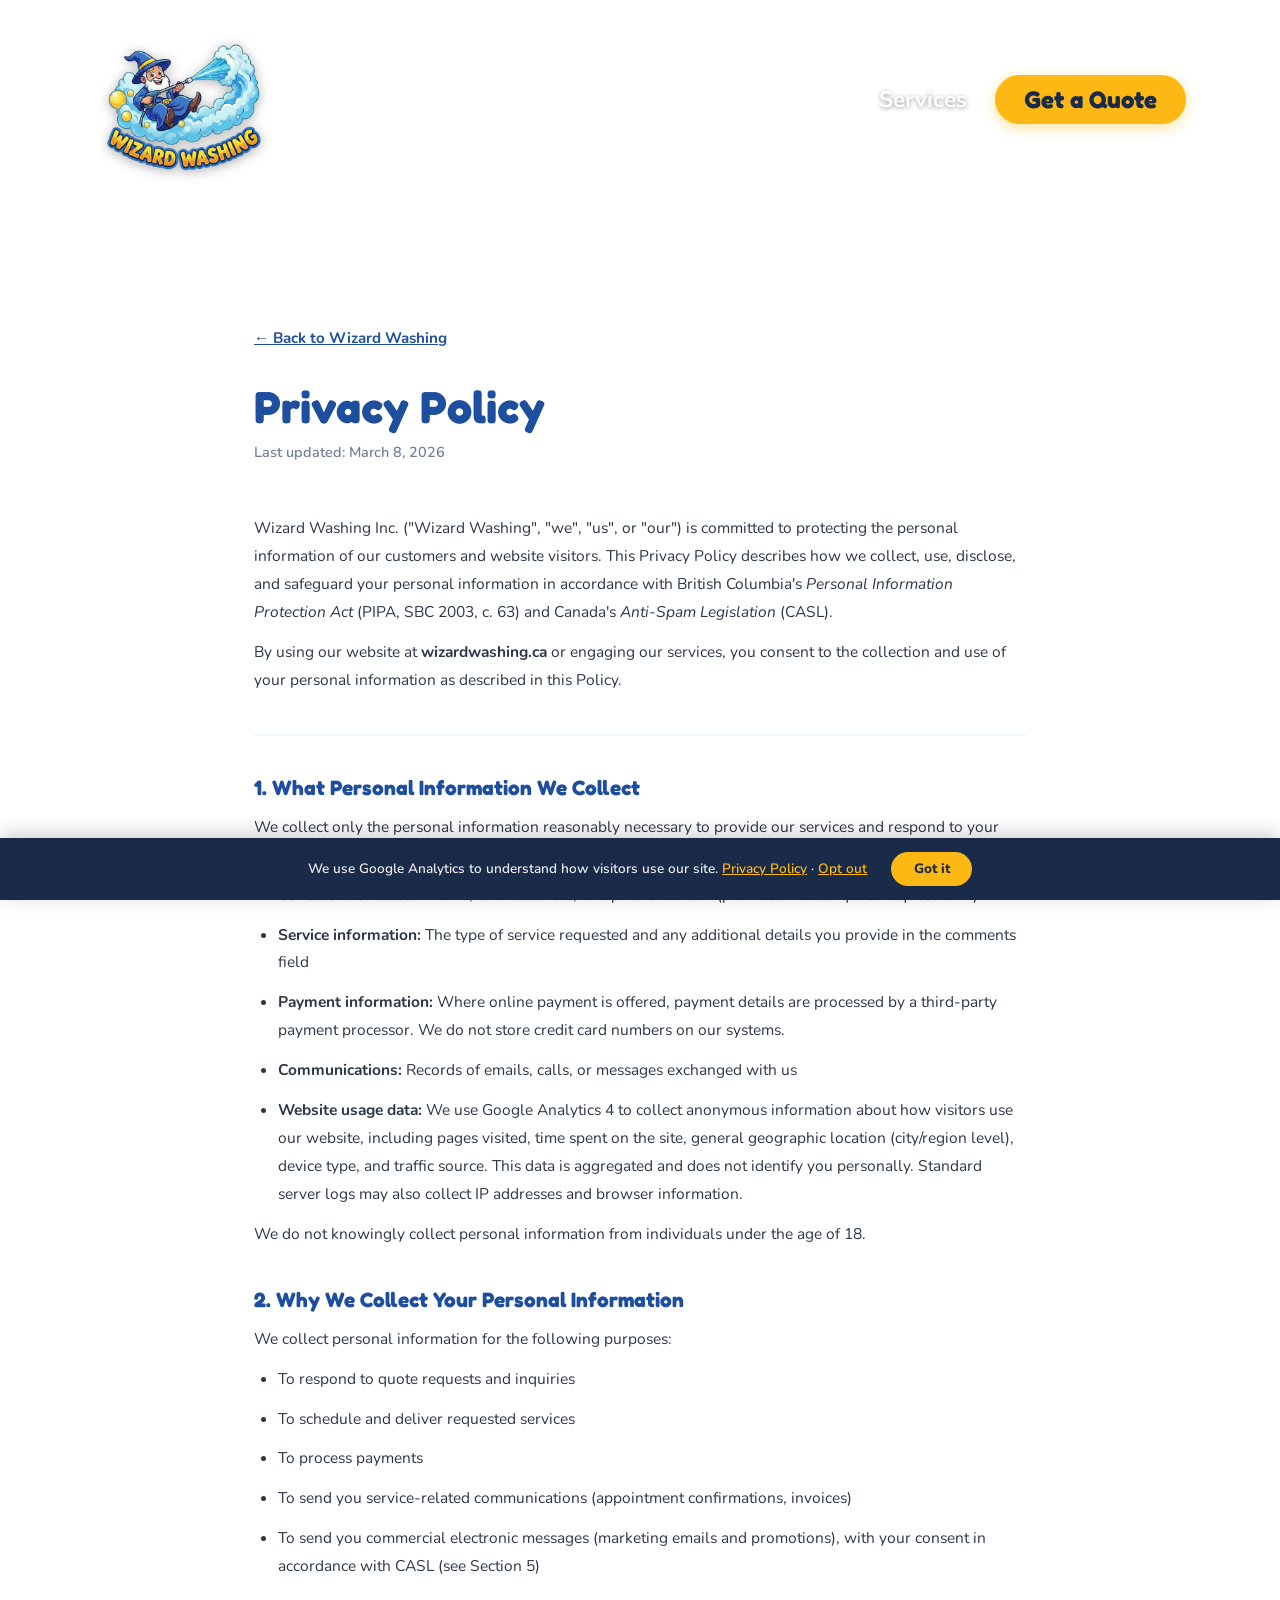
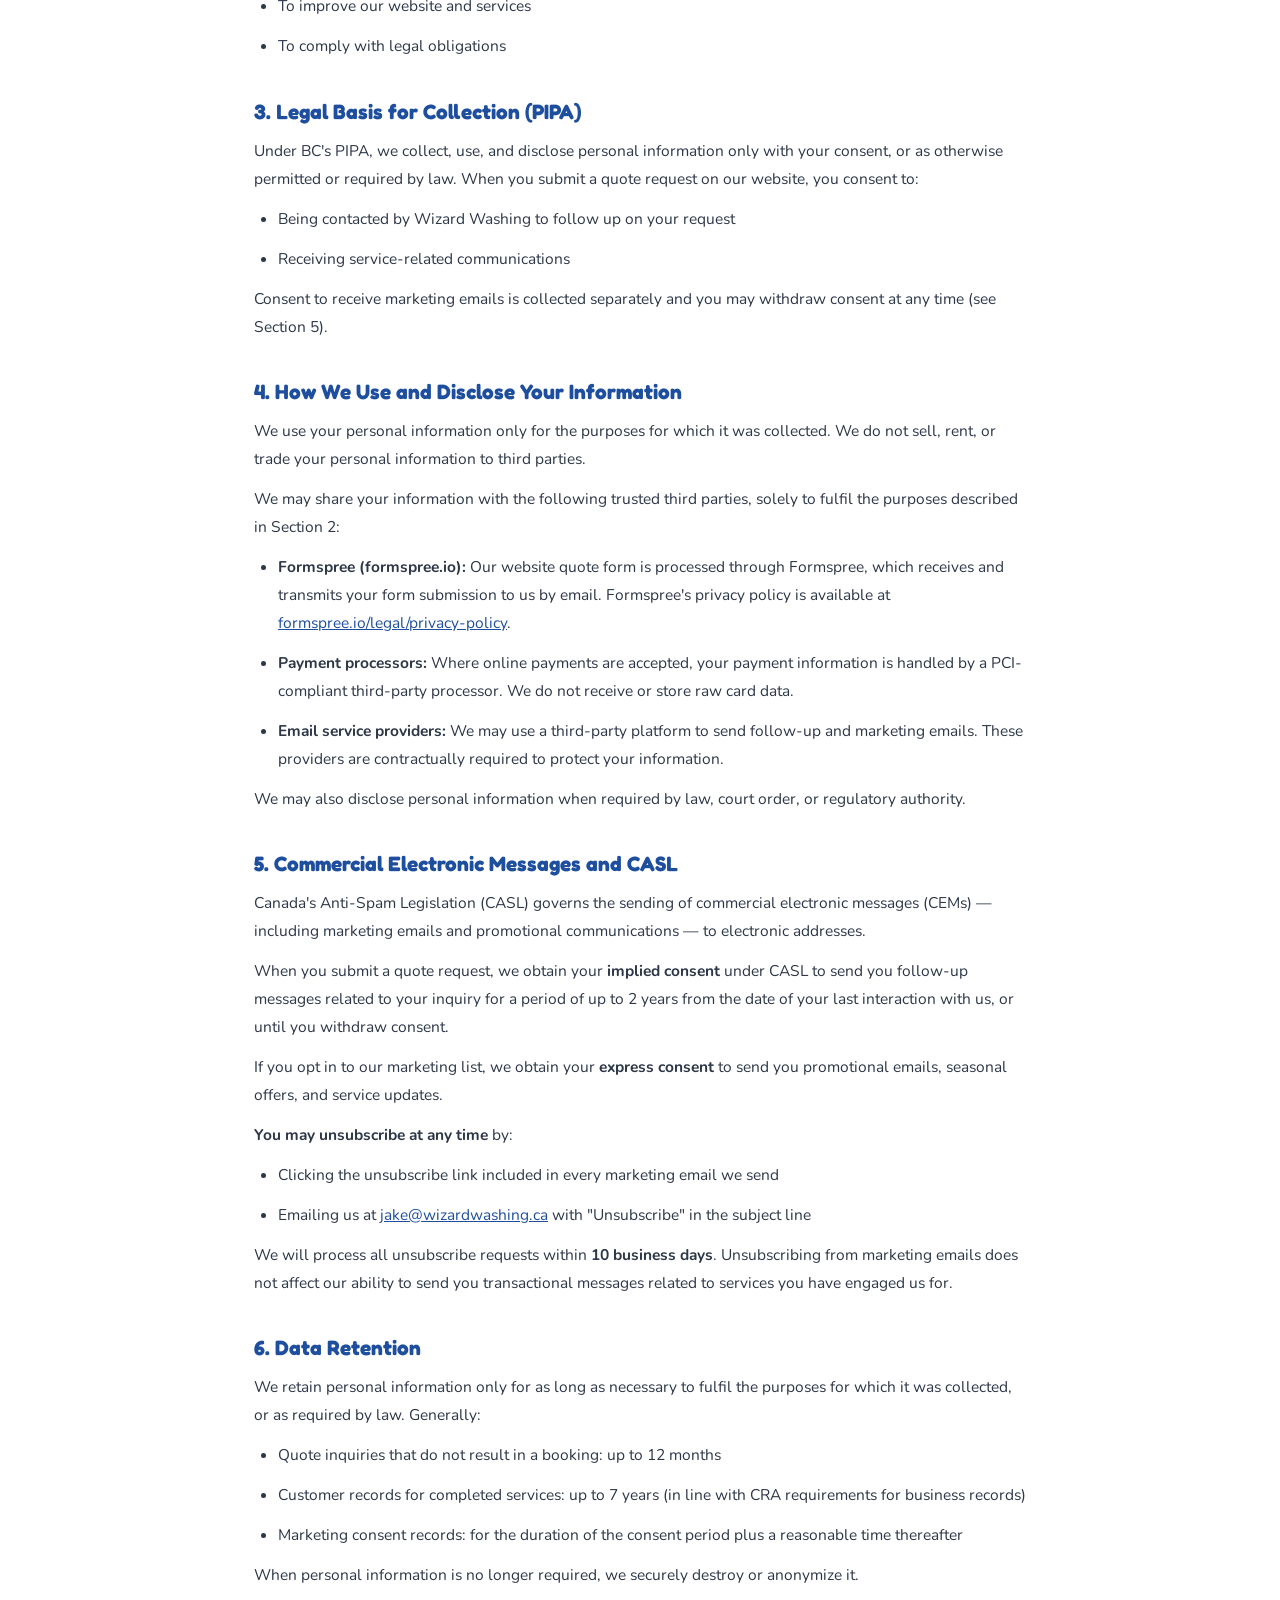
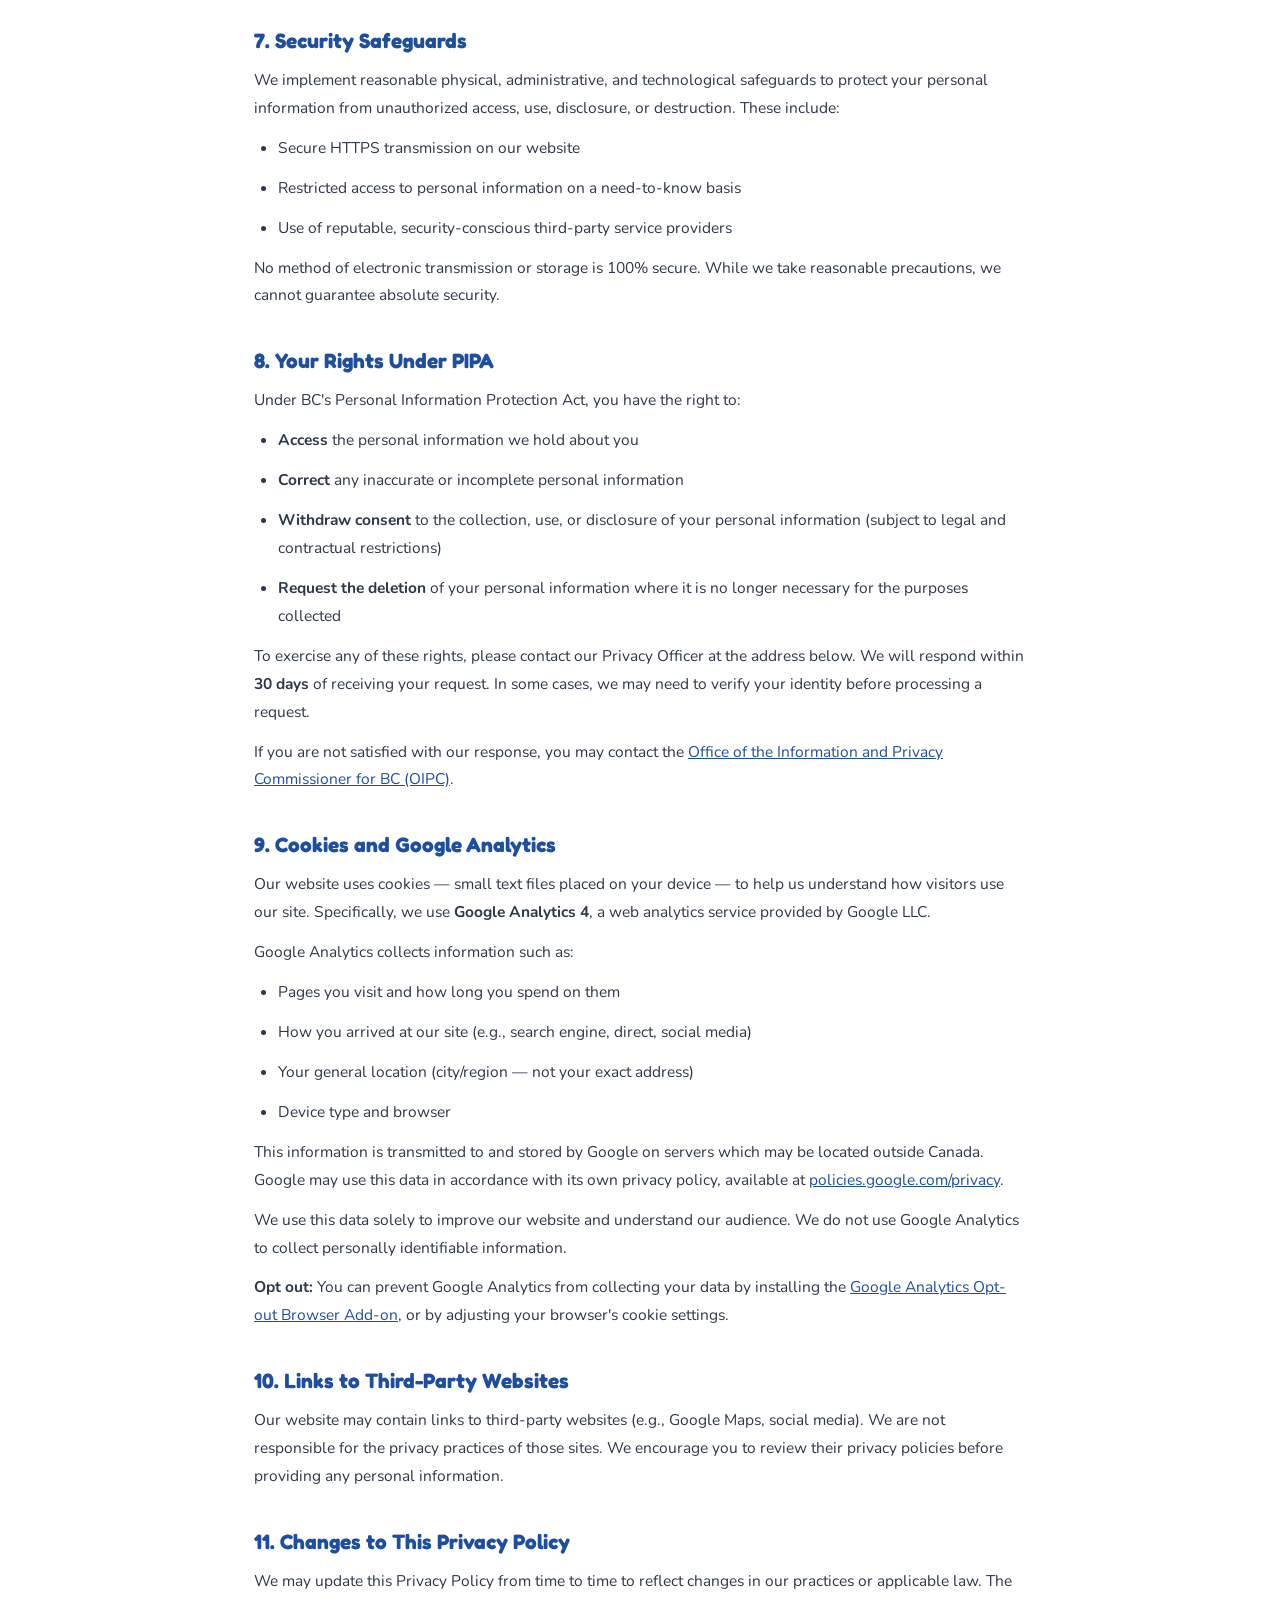
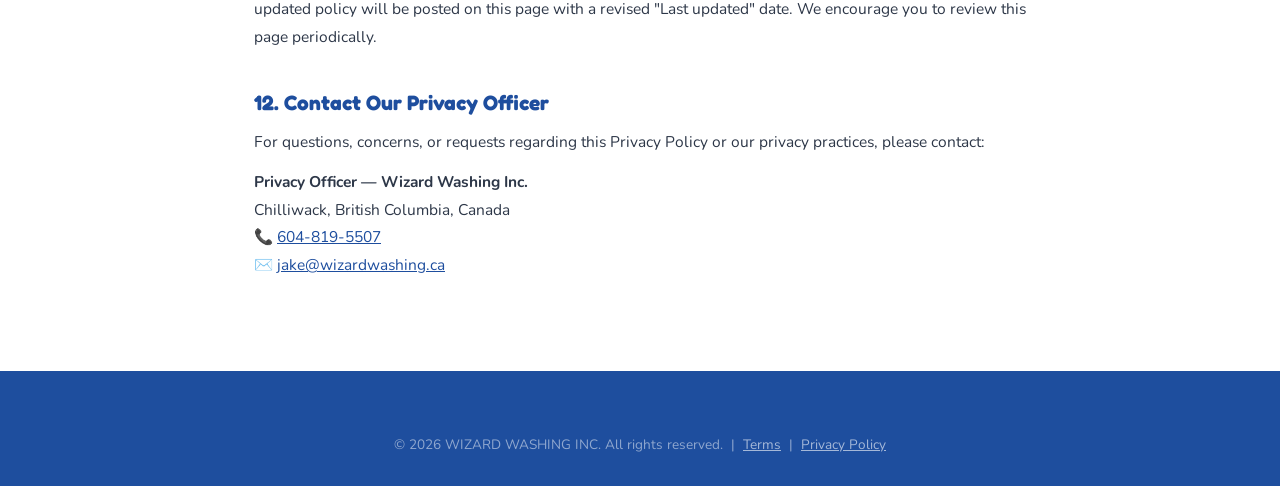
==== commit 55c173f0: "Add PIPEDA-compliant cookie notice banner to all pages Co-Authored-By: Claude Sonnet 4.6 <noreply@an" ====
--- a/privacy.html
+++ b/privacy.html
@@ -219,5 +219,23 @@
     </div>
   </footer>
 
+  <!-- Cookie Banner -->
+  <div class="cookie-banner" id="cookie-banner" aria-live="polite">
+    <p>We use Google Analytics to understand how visitors use our site. <a href="privacy.html">Privacy Policy</a> · <a href="https://tools.google.com/dlpage/gaoptout" target="_blank" rel="noopener">Opt out</a></p>
+    <button class="cookie-banner__btn" id="cookie-accept">Got it</button>
+  </div>
+  <script>
+    (function() {
+      var banner = document.getElementById('cookie-banner');
+      if (!localStorage.getItem('cookie_notice_dismissed')) {
+        banner.classList.add('cookie-banner--visible');
+      }
+      document.getElementById('cookie-accept').addEventListener('click', function() {
+        banner.classList.remove('cookie-banner--visible');
+        localStorage.setItem('cookie_notice_dismissed', '1');
+      });
+    })();
+  </script>
+
 </body>
 </html>
--- a/styles.css
+++ b/styles.css
@@ -1003,6 +1003,48 @@
 @keyframes cursor-sparkle-fade {
   0%   { opacity: 1; transform: translate(-50%, -50%) scale(1) rotate(0deg); }
   100% { opacity: 0; transform: translate(-50%, -200%) scale(0.2) rotate(200deg); }
+}
+
+/* ─── COOKIE BANNER ─── */
+.cookie-banner {
+  display: none;
+  position: fixed;
+  bottom: 0;
+  left: 0;
+  width: 100%;
+  background: #1A2B4A;
+  color: rgba(255,255,255,0.9);
+  font-family: 'Nunito', sans-serif;
+  font-size: 0.85rem;
+  font-weight: 600;
+  padding: 0.9rem 2rem;
+  z-index: 999;
+  align-items: center;
+  justify-content: center;
+  gap: 1.5rem;
+  box-shadow: 0 -4px 20px rgba(0,0,0,0.2);
+}
+.cookie-banner--visible { display: flex; }
+.cookie-banner p { margin: 0; }
+.cookie-banner a { color: #FDB813; text-decoration: underline; }
+.cookie-banner a:hover { color: #fff; }
+.cookie-banner__btn {
+  flex-shrink: 0;
+  background: #FDB813;
+  color: #1A2B4A;
+  border: none;
+  border-radius: 50px;
+  padding: 0.45rem 1.4rem;
+  font-family: 'Nunito', sans-serif;
+  font-size: 0.85rem;
+  font-weight: 800;
+  cursor: pointer;
+  transition: background 0.2s;
+}
+.cookie-banner__btn:hover { background: #ffca3a; }
+
+@media (max-width: 600px) {
+  .cookie-banner { flex-direction: column; text-align: center; gap: 0.75rem; padding: 1rem 1.25rem; }
 }
 
 /* ─── RESPONSIVE ─── */
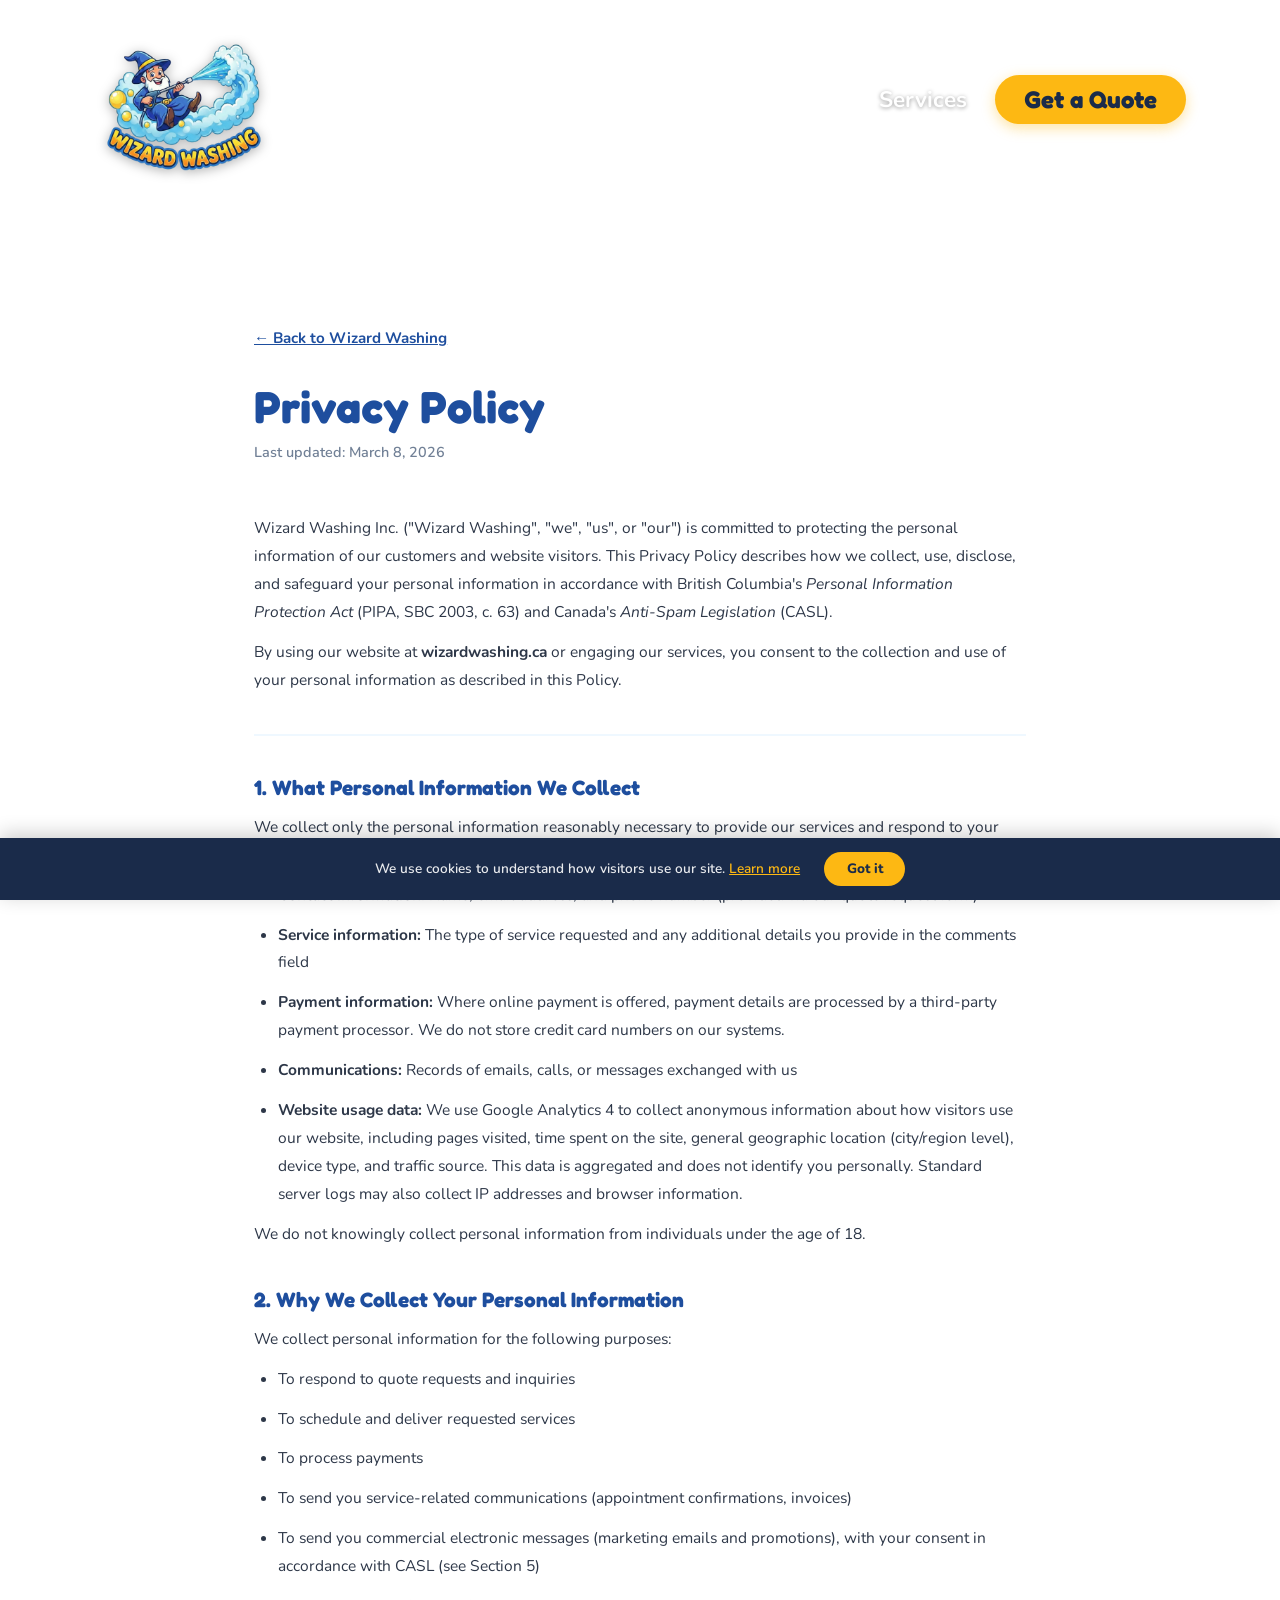
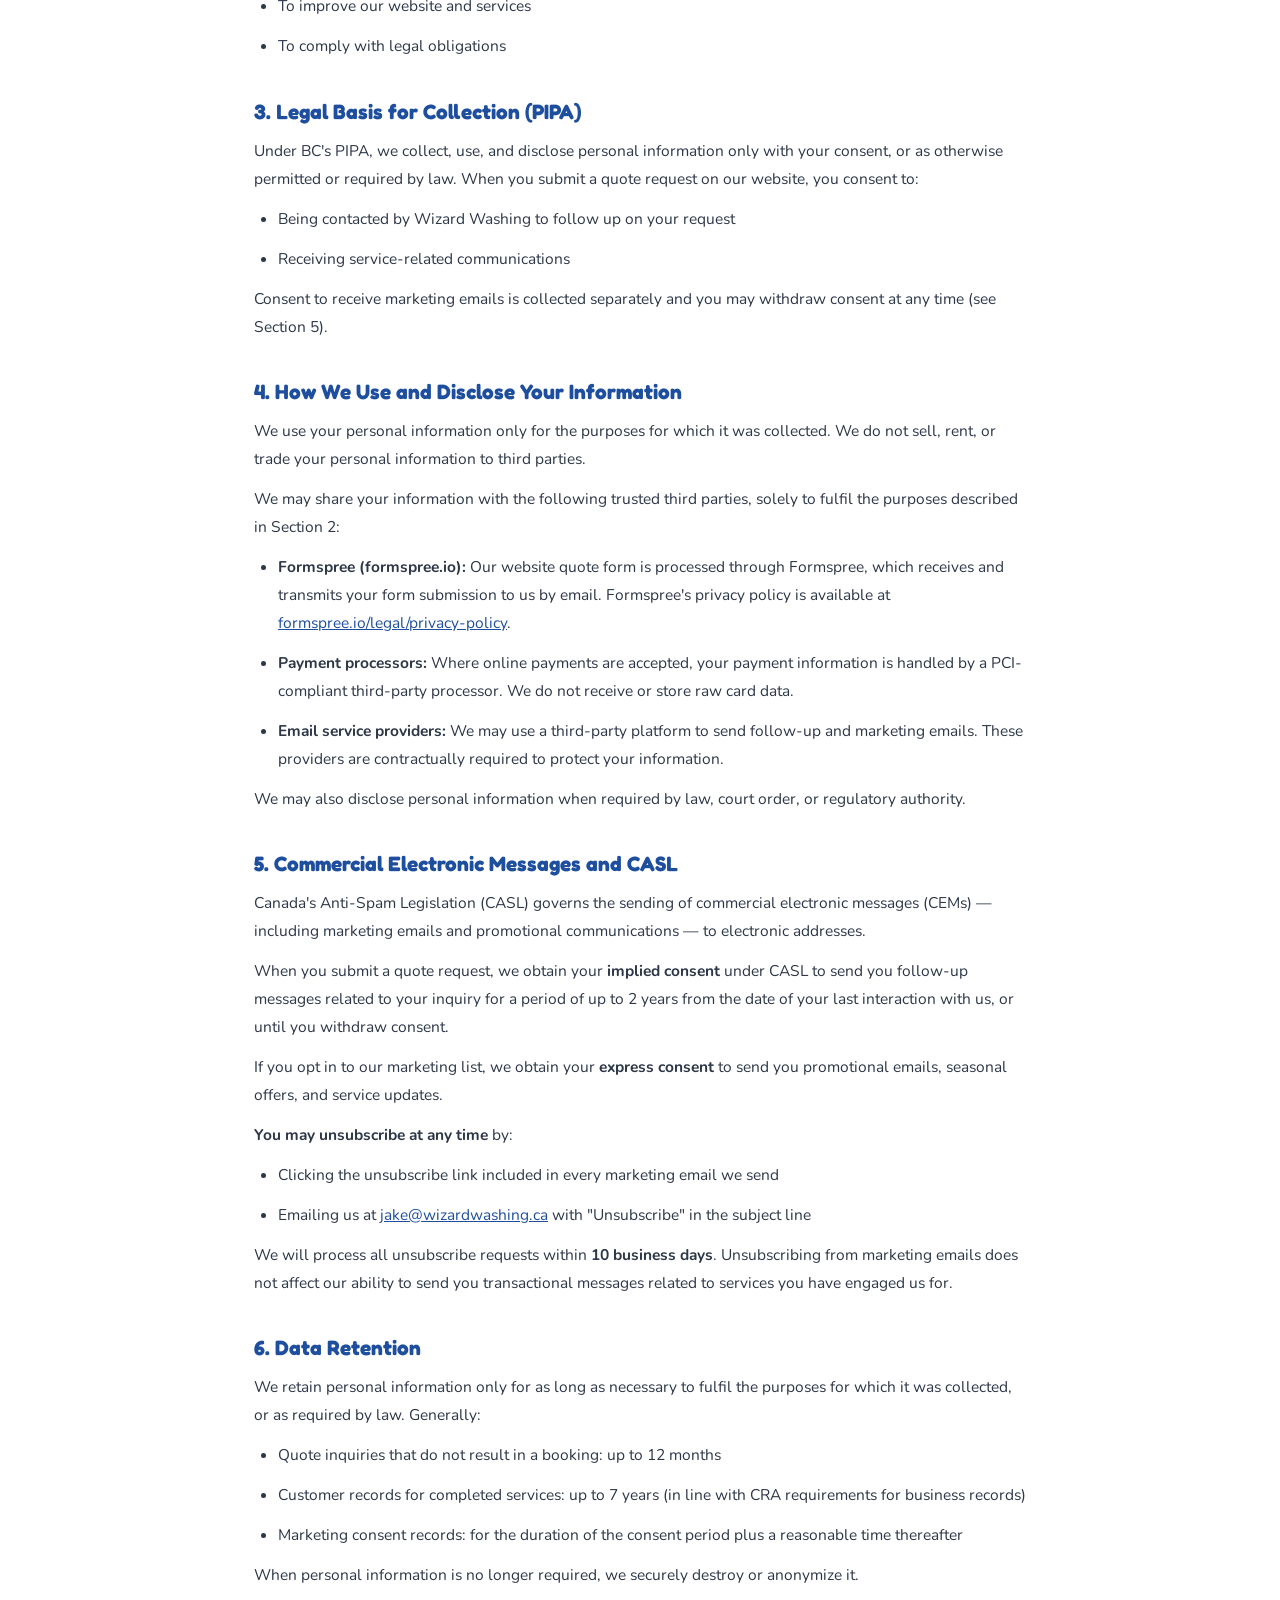
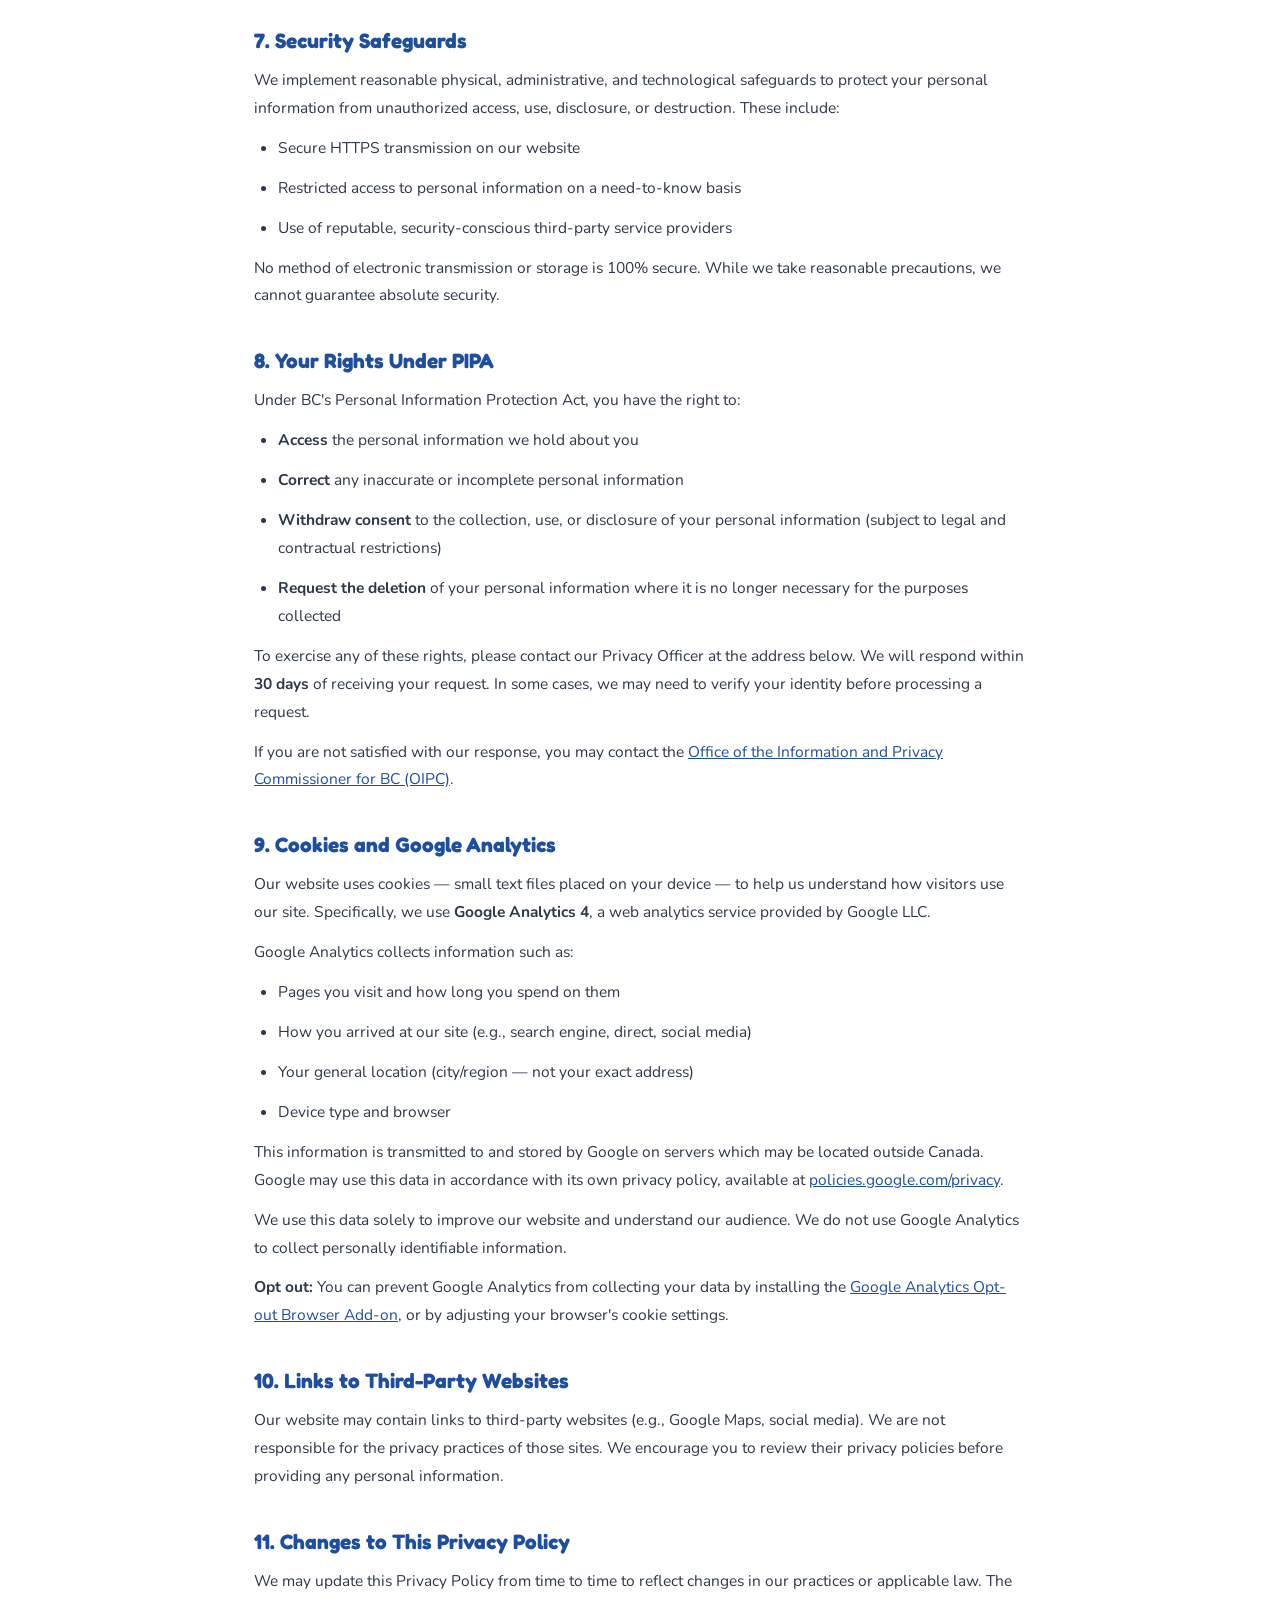
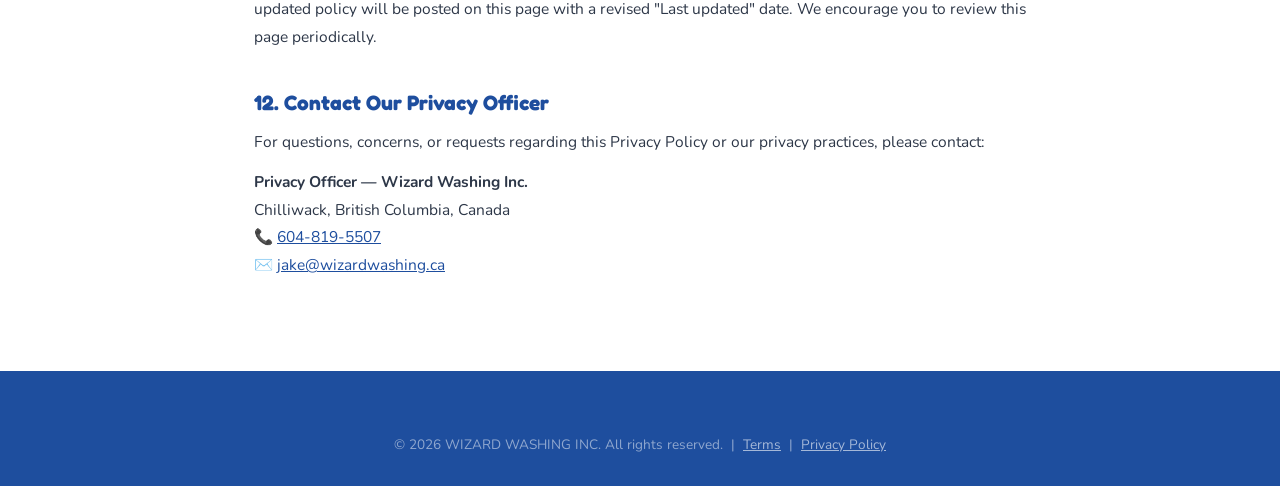
==== commit 1111bae9: "Simplify cookie banner - replace opt out link with Learn more Co-Authored-By: Claude Sonnet 4.6 <nor" ====
--- a/privacy.html
+++ b/privacy.html
@@ -221,7 +221,7 @@
 
   <!-- Cookie Banner -->
   <div class="cookie-banner" id="cookie-banner" aria-live="polite">
-    <p>We use Google Analytics to understand how visitors use our site. <a href="privacy.html">Privacy Policy</a> · <a href="https://tools.google.com/dlpage/gaoptout" target="_blank" rel="noopener">Opt out</a></p>
+    <p>We use cookies to understand how visitors use our site. <a href="privacy.html">Learn more</a></p>
     <button class="cookie-banner__btn" id="cookie-accept">Got it</button>
   </div>
   <script>
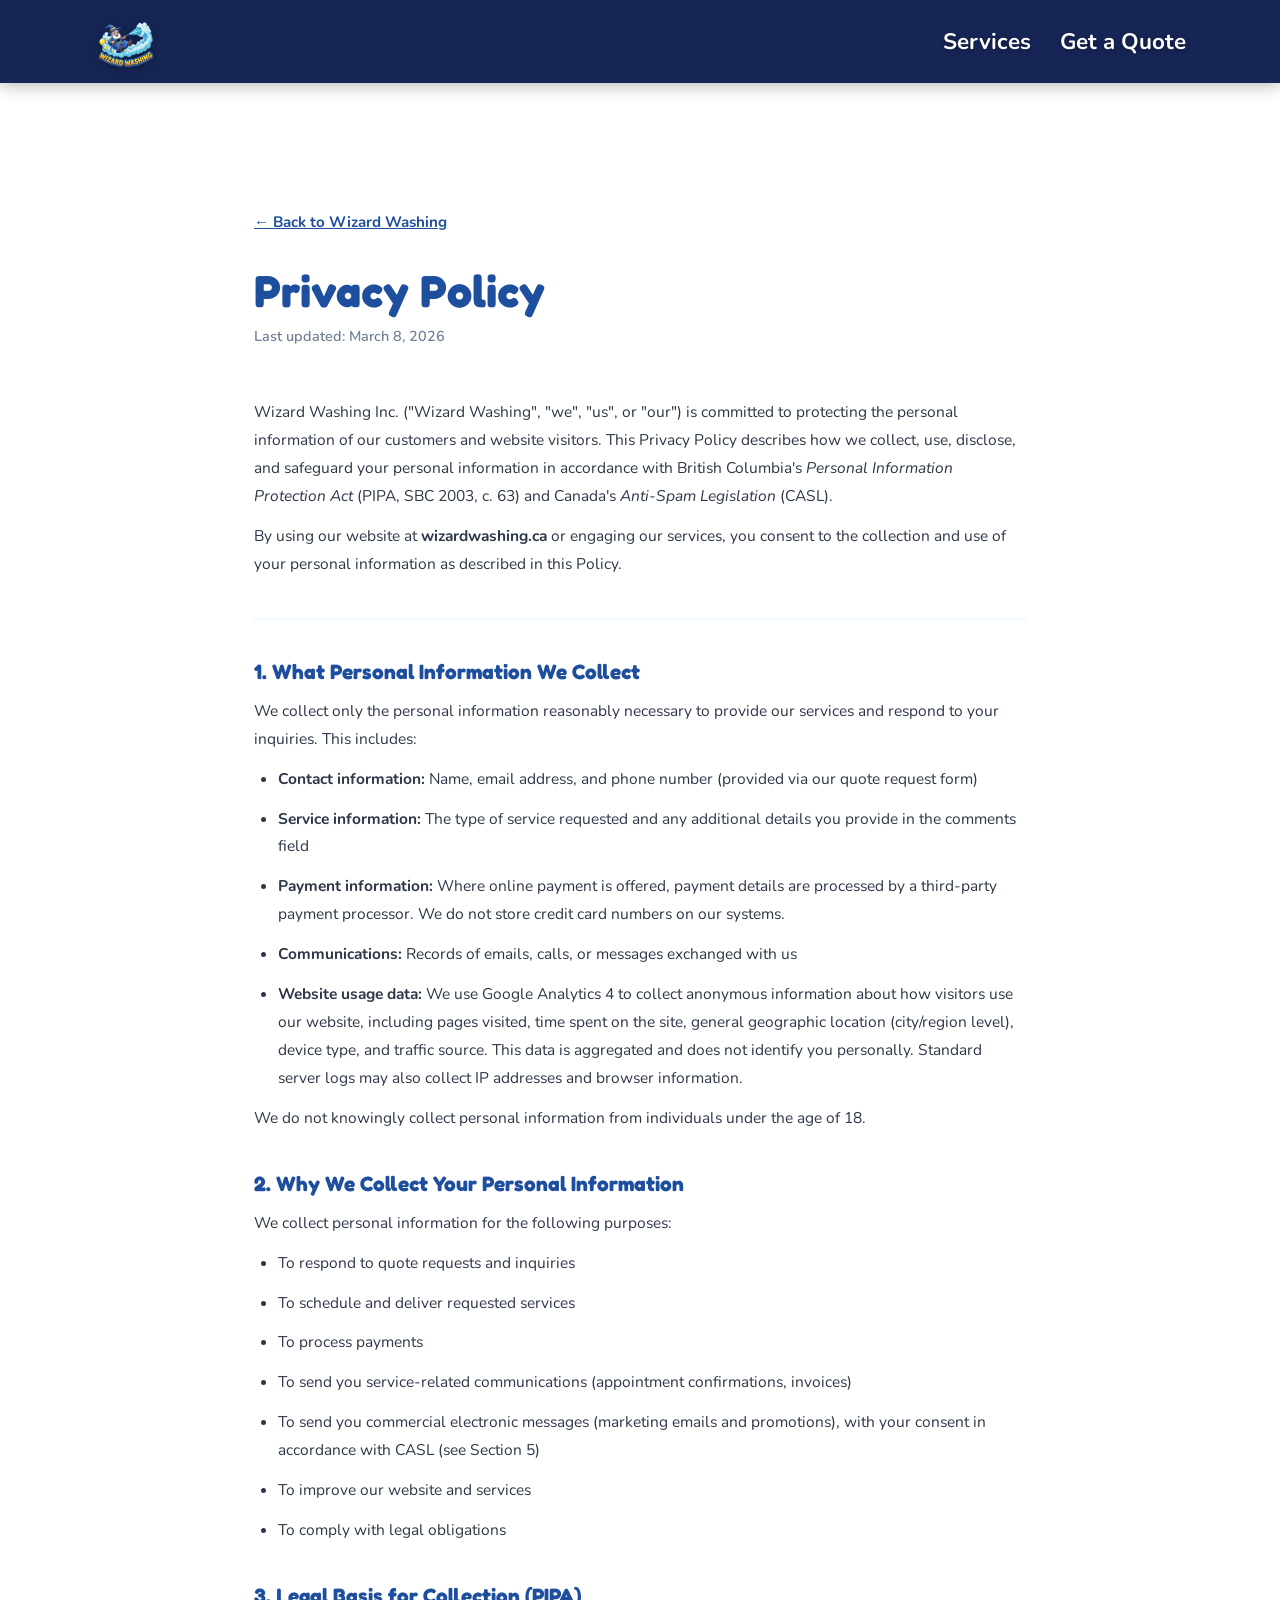
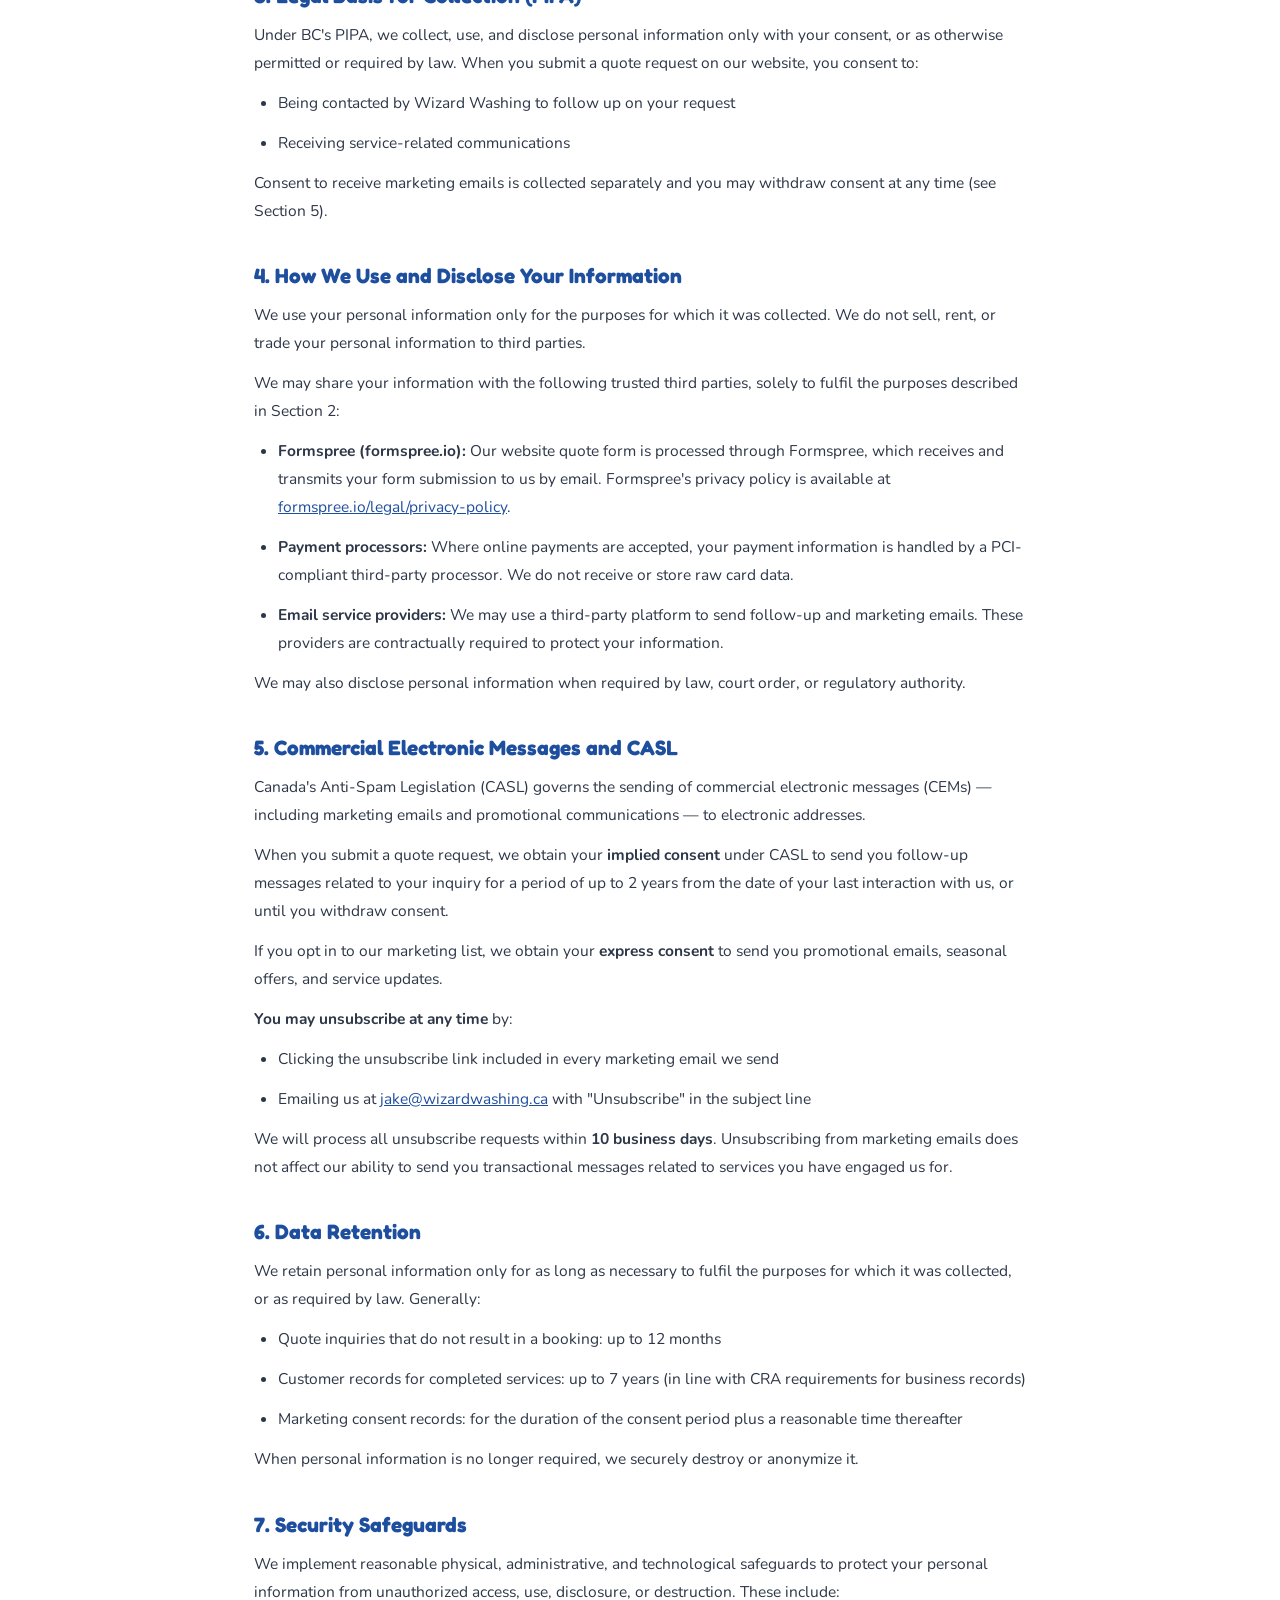
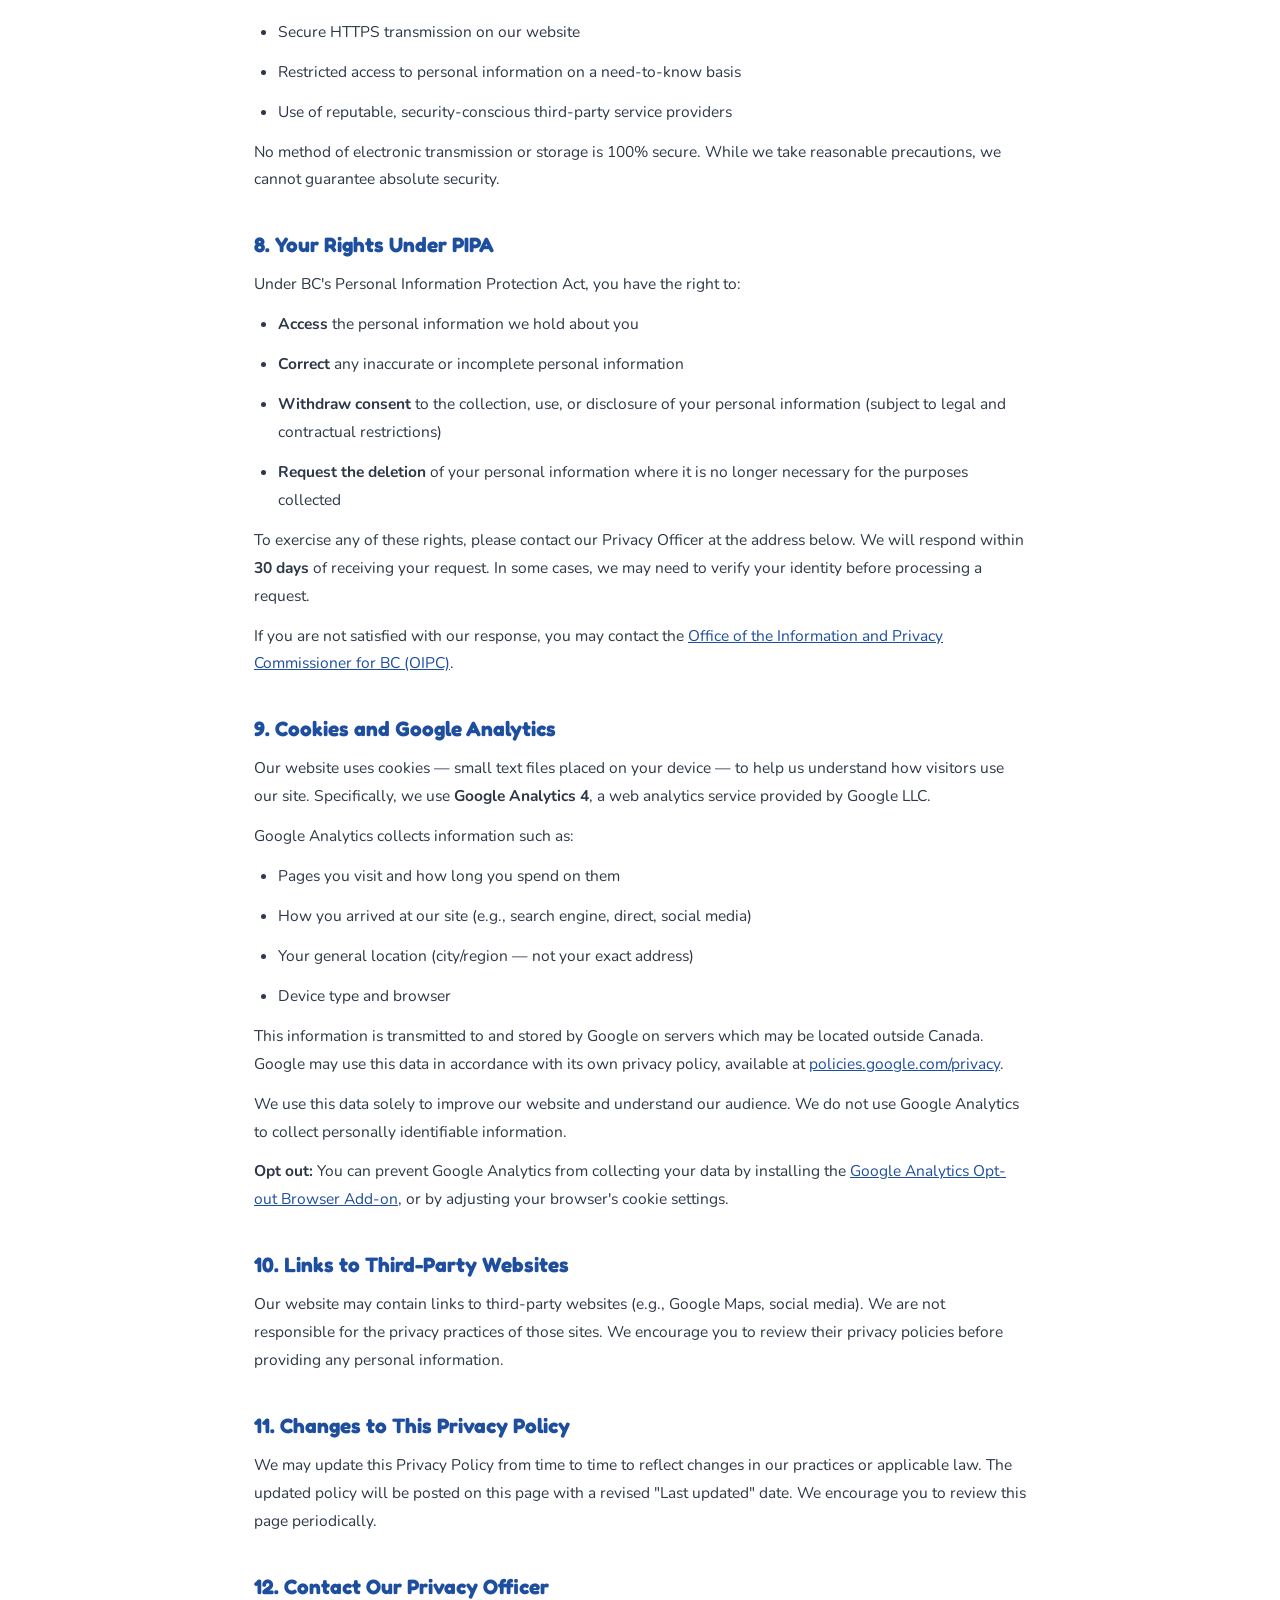
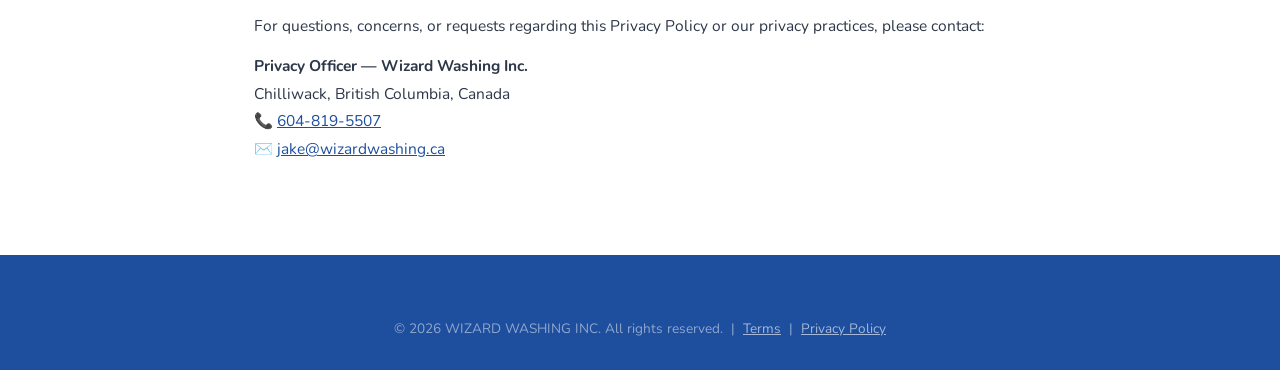
==== commit 10f43196: "update" ====
--- a/privacy.html
+++ b/privacy.html
@@ -73,6 +73,32 @@
       margin: 2.5rem 0;
     }
   </style>
+  <!-- Google tag (gtag.js) -->
+  <script async src="https://www.googletagmanager.com/gtag/js?id=AW-18009225229"></script>
+  <script>
+    window.dataLayer = window.dataLayer || [];
+    function gtag(){dataLayer.push(arguments);}
+    gtag('js', new Date());
+    gtag('config', 'AW-18009225229');
+    gtag('config', 'GT-KTPRGCBF');
+  </script>
+  <!-- Meta Pixel Code -->
+  <script>
+  !function(f,b,e,v,n,t,s)
+  {if(f.fbq)return;n=f.fbq=function(){n.callMethod?
+  n.callMethod.apply(n,arguments):n.queue.push(arguments)};
+  if(!f._fbq)f._fbq=n;n.push=n;n.loaded=!0;n.version='2.0';
+  n.queue=[];t=b.createElement(e);t.async=!0;
+  t.src=v;s=b.getElementsByTagName(e)[0];
+  s.parentNode.insertBefore(t,s)}(window, document,'script',
+  'https://connect.facebook.net/en_US/fbevents.js');
+  fbq('init', '1315354143308581');
+  fbq('track', 'PageView');
+  </script>
+  <noscript><img height="1" width="1" style="display:none"
+  src="https://www.facebook.com/tr?id=1315354143308581&ev=PageView&noscript=1"
+  /></noscript>
+  <!-- End Meta Pixel Code -->
 </head>
 <body>
 
@@ -219,23 +245,6 @@
     </div>
   </footer>
 
-  <!-- Cookie Banner -->
-  <div class="cookie-banner" id="cookie-banner" aria-live="polite">
-    <p>We use cookies to understand how visitors use our site. <a href="privacy.html">Learn more</a></p>
-    <button class="cookie-banner__btn" id="cookie-accept">Got it</button>
-  </div>
-  <script>
-    (function() {
-      var banner = document.getElementById('cookie-banner');
-      if (!localStorage.getItem('cookie_notice_dismissed')) {
-        banner.classList.add('cookie-banner--visible');
-      }
-      document.getElementById('cookie-accept').addEventListener('click', function() {
-        banner.classList.remove('cookie-banner--visible');
-        localStorage.setItem('cookie_notice_dismissed', '1');
-      });
-    })();
-  </script>
 
 </body>
 </html>
--- a/styles.css
+++ b/styles.css
@@ -73,6 +73,11 @@
 }
 
 .btn--full { width: 100%; }
+
+.section-cta-wrap {
+  text-align: center;
+  margin-top: 2.5rem;
+}
 
 .section-title {
   font-size: clamp(2rem, 4vw, 2.8rem);
@@ -152,11 +157,37 @@
 
 /* ─── NAV ─── */
 .nav {
-  position: relative;
+  position: sticky;
+  top: 0;
   width: 100%;
   background: transparent;
   z-index: 100;
   padding: 0.6rem 0;
+  transition: background 0.3s ease;
+}
+
+.nav.scrolled {
+  background: rgba(15,30,80,0.97);
+  backdrop-filter: blur(8px);
+  box-shadow: 0 2px 16px rgba(0,0,0,0.3);
+}
+
+.nav__cta-btn {
+  background: #FDB813;
+  color: #1A2B4A;
+  padding: 0.55rem 1.4rem;
+  border-radius: 8px;
+  font-family: 'Fredoka One', cursive;
+  font-size: 1rem;
+  text-decoration: none;
+  white-space: nowrap;
+  transition: transform 0.2s ease, box-shadow 0.2s ease;
+  box-shadow: 0 3px 10px rgba(253,184,19,0.4);
+}
+
+.nav__cta-btn:hover {
+  transform: translateY(-2px);
+  box-shadow: 0 6px 16px rgba(253,184,19,0.5);
 }
 
 .nav__inner {
@@ -170,7 +201,7 @@
 }
 
 .nav__logo img {
-  height: 180px;
+  height: 64px;
   width: auto;
   filter: drop-shadow(0 2px 6px rgba(0,0,0,0.3));
   transition: height 0.3s ease;
@@ -193,23 +224,18 @@
 
 .nav__links a:hover { color: #FDB813; }
 
-.nav__cta {
-  background: #FDB813 !important;
-  color: #1A2B4A !important;
-  padding: 0.65rem 1.8rem;
-  border-radius: 50px;
-  font-family: 'Fredoka One', cursive !important;
-  font-size: 1.5rem !important;
-  box-shadow: 0 4px 14px rgba(253,184,19,0.4);
-  text-shadow: none !important;
-  transition: transform 0.2s, box-shadow 0.2s !important;
-}
-
-.nav__cta:hover {
-  transform: translateY(-2px);
-  box-shadow: 0 8px 20px rgba(253,184,19,0.5) !important;
-  color: #1A2B4A !important;
-}
+.nav__phone {
+  display: flex;
+  align-items: center;
+  gap: 0.4rem;
+  color: #fff;
+  font-family: 'Fredoka One', cursive;
+  font-size: 1.1rem;
+  text-decoration: none;
+  transition: color 0.2s ease;
+}
+
+.nav__phone:hover { color: #FDB813; }
 
 /* Close button inside sidebar — never shown on desktop */
 .nav__close {
@@ -239,7 +265,7 @@
 /* ─── HERO ─── */
 .hero {
   position: relative;
-  background: linear-gradient(160deg, #1E4E9E 0%, #49C5EF 100%);
+  background: #0f2d6e;
   overflow: hidden;
   min-height: 100vh;
   display: flex;
@@ -248,95 +274,107 @@
   justify-content: flex-start;
 }
 
-.hero__sparkles {
+.hero__video {
   position: absolute;
   inset: 0;
-  pointer-events: none;
+  width: 100%;
+  height: 100%;
+  object-fit: cover;
+  z-index: 0;
+}
+
+.hero__overlay {
+  position: absolute;
+  inset: 0;
+  background:
+    radial-gradient(ellipse at 95% 95%, rgba(0,0,0,0.85) 0%, transparent 35%),
+    linear-gradient(rgba(0,0,0,0.62), rgba(0,0,0,0.62));
   z-index: 1;
 }
 
-.sparkle {
-  position: absolute;
-  color: #FDB813;
-  font-size: 1.4rem;
-  opacity: 0;
-  animation: float-sparkle 3s ease-in-out infinite;
-}
-
-.s1  { top: 15%; left: 8%;  animation-delay: 0s;    font-size: 1.2rem; }
-.s2  { top: 30%; left: 55%; animation-delay: 0.7s;  font-size: 1.8rem; }
-.s3  { top: 10%; left: 80%; animation-delay: 1.3s;  font-size: 1rem; }
-.s4  { top: 60%; left: 20%; animation-delay: 0.4s;  font-size: 2rem; }
-.s5  { top: 70%; left: 70%; animation-delay: 1.8s;  font-size: 1.4rem; }
-.s6  { top: 45%; left: 45%; animation-delay: 2.1s;  font-size: 1rem; }
-.s7  { top: 25%; left: 35%; animation-delay: 0.9s;  font-size: 1.6rem; }
-.s8  { top: 80%; left: 50%; animation-delay: 1.5s;  font-size: 1.2rem; }
-.s9  { top: 5%;  left: 50%; animation-delay: 2.5s;  font-size: 0.9rem; }
-.s10 { top: 50%; left: 88%; animation-delay: 3.0s;  font-size: 1.8rem; }
-.s11 { top: 85%; left: 28%; animation-delay: 0.3s;  font-size: 1.0rem; }
-.s12 { top: 20%; left: 65%; animation-delay: 1.1s;  font-size: 2.2rem; }
-.s13 { top: 65%; left: 5%;  animation-delay: 2.8s;  font-size: 1.5rem; }
-.s14 { top: 40%; left: 93%; animation-delay: 1.6s;  font-size: 1.3rem; }
-
-@keyframes float-sparkle {
-  0%, 100% { opacity: 0; transform: translateY(0)   scale(0); }
-  40%       { opacity: 1; transform: translateY(-18px) scale(1); }
-  70%       { opacity: 0.7; transform: translateY(-28px) scale(0.8); }
-}
-
-
-/* Hero text — left aligned, wizard flush right */
+
+
+/* Hero split layout */
 .hero__inner {
   width: 100%;
   max-width: 1200px;
   margin: auto;
-  padding: 2rem 3rem 5rem;
+  padding: 1rem 3rem 2rem;
   position: relative;
   z-index: 4;
-}
-
-.hero__text {
-  max-width: 520px;
+  display: flex;
+  align-items: center;
+  gap: 3rem;
+}
+
+.hero__left {
+  flex: 1;
+  min-width: 0;
+  max-width: 600px;
   text-align: left;
-}
-
-.hero__text h1 {
+  line-height: 1.5;
+}
+
+.hero__left h1 {
   font-size: clamp(2.5rem, 3.5vw, 4rem);
   color: #fff;
   margin-bottom: 1.2rem;
   line-height: 1.1;
-  text-shadow: 0 3px 12px rgba(0,0,0,0.25);
-}
-
-.hero__text p {
-  font-size: 1.2rem;
+  text-shadow: 0 3px 12px rgba(0,0,0,0.4);
+}
+
+.hero__left h2 {
+  font-size: 1.1rem;
   color: rgba(255,255,255,0.9);
   margin-bottom: 2rem;
   font-weight: 600;
-}
-
-/* Wizard — absolute, flush against right edge, vertically centred with text */
-.hero__wizard {
-  position: absolute;
-  right: 0;
-  top: 50%;
-  transform: translateY(-50%);
-  z-index: 2;
-  pointer-events: none;
-  line-height: 0;
-}
-
-.hero__wizard img {
-  display: block;
-  height: clamp(220px, 44vh, 360px);
-  width: auto;
-  image-rendering: auto;
-  filter: drop-shadow(0 14px 10px rgba(0, 0, 0, 0.18));
-}
-
-@keyframes wizard-float {
-  0%, 100% { transform: translateY(0); }
-  50%       { transform: translateY(-10px); }
+  font-family: 'Nunito', sans-serif;
+  line-height: 1.6;
+  text-shadow: 0 1px 6px rgba(0,0,0,0.3);
+}
+
+.hero__right {
+  flex-shrink: 0;
+  width: 420px;
+}
+
+.hero__form-card {
+  background: rgba(255,255,255,0.93);
+  backdrop-filter: blur(8px);
+  -webkit-backdrop-filter: blur(8px);
+  border-radius: 20px;
+  padding: 2rem;
+  box-shadow: 0 24px 60px rgba(0,0,0,0.4);
+}
+
+.hero__form-trust {
+  display: flex;
+  justify-content: center;
+  gap: 1.25rem;
+  flex-wrap: wrap;
+  margin-top: 0.85rem;
+  font-size: 0.78rem;
+  font-weight: 700;
+  color: #4a5568;
+}
+
+.hero__form-worksafe {
+  display: flex;
+  justify-content: center;
+  margin-top: 0.65rem;
+}
+
+.hero__form-card h3 {
+  font-family: 'Fredoka One', cursive;
+  font-size: 1.5rem;
+  color: #1A2B4A;
+  margin-bottom: 0.2rem;
+}
+
+.hero__form-sub {
+  font-size: 0.88rem;
+  color: #4a5568;
+  margin-bottom: 1.25rem;
 }
 
 /* ─── SERVICES ─── */
@@ -397,143 +435,383 @@
 }
 
 /* Carousel outer layout: arrows + window */
-.carousel {
-  display: flex;
-  align-items: center;
-  gap: 1rem;
-}
-
-.carousel__window {
-  flex: 1;
-  min-width: 0;
+/* ─── BEFORE/AFTER DRAG SLIDERS ─── */
+.ba-grid {
+  display: grid;
+  grid-template-columns: repeat(2, 1fr);
+  gap: 1.5rem;
+}
+
+.ba-card {
+  border-radius: 15px;
   overflow: hidden;
-  border-radius: 15px;
-}
-
-.carousel__track {
-  display: flex;
-  width: 100%;
-  transition: transform 0.45s cubic-bezier(0.4, 0, 0.2, 1);
-}
-
-.carousel__slide {
-  flex: 0 0 100%;
-}
-
-/* Arrow buttons */
-.carousel__btn {
-  flex-shrink: 0;
-  width: 52px;
-  height: 52px;
-  border-radius: 50%;
-  background: #1E4E9E;
-  color: #fff;
-  border: none;
-  font-size: 2rem;
-  line-height: 1;
-  cursor: pointer;
-  display: flex;
-  align-items: center;
-  justify-content: center;
-  box-shadow: 0 4px 16px rgba(0,0,0,0.2);
-  transition: background 0.2s ease, transform 0.2s ease, opacity 0.2s ease;
-}
-
-.carousel__btn:hover:not(:disabled) {
-  background: #FDB813;
-  color: #1A2B4A;
-  transform: scale(1.08);
-}
-
-.carousel__btn:disabled {
-  opacity: 0.3;
-  cursor: default;
-}
-
-/* Dot indicators */
-.carousel__dots {
-  display: flex;
-  justify-content: center;
-  gap: 0.6rem;
-  margin-top: 1.5rem;
-}
-
-.carousel__dot {
-  width: 11px;
-  height: 11px;
-  border-radius: 50%;
-  background: #CBD5E0;
-  border: none;
-  cursor: pointer;
-  padding: 0;
-  transition: background 0.2s ease, transform 0.2s ease;
-}
-
-.carousel__dot.active {
-  background: #1E4E9E;
-  transform: scale(1.35);
-}
-
-/* Pair card */
-.results__pair {
+  box-shadow: 0 10px 30px rgba(0,0,0,0.12);
   background: #fff;
-  border-radius: 15px;
-  box-shadow: 0 10px 30px rgba(0,0,0,0.1);
-  overflow: hidden;
-}
-
-.results__pair-label {
-  font-family: 'Fredoka One', cursive;
-  font-size: 0.9rem;
-  color: #1E4E9E;
-  text-align: center;
-  padding: 1rem 1.5rem 0.8rem;
-  border-bottom: 2px solid #EFF8FF;
-}
-
-.results__photos {
-  display: grid;
-  grid-template-columns: 1fr 1fr;
-}
-
-.results__photo-wrap {
+}
+
+.ba-slider {
   position: relative;
   overflow: hidden;
-  aspect-ratio: 3 / 2;
-}
-
-.results__photo-wrap:first-child {
-  border-right: 3px solid #EFF8FF;
-}
-
-.results__photo-wrap img {
+  cursor: col-resize;
+  user-select: none;
+  touch-action: pan-y;
+  aspect-ratio: 4 / 3;
+}
+
+.ba-slider__before,
+.ba-slider__after {
+  position: absolute;
+  top: 0;
+  left: 0;
   width: 100%;
   height: 100%;
   object-fit: cover;
   display: block;
-}
-
-.results__badge {
+  pointer-events: none;
+}
+
+.ba-slider__after {
+  clip-path: inset(0 50% 0 0);
+}
+
+.ba-slider__handle {
   position: absolute;
-  top: 10px;
-  left: 10px;
-  z-index: 2;
+  top: 0;
+  left: 50%;
+  width: 4px;
+  height: 100%;
+  background: #fff;
+  transform: translateX(-50%);
+  z-index: 10;
+  pointer-events: none;
+  box-shadow: 0 0 8px rgba(0,0,0,0.25);
+}
+
+.ba-slider__handle::before {
+  content: '';
+  position: absolute;
+  top: 50%;
+  left: 50%;
+  transform: translate(-50%, -50%);
+  width: 54px;
+  height: 54px;
+  border-radius: 50%;
+  background: #FDB813;
+  box-shadow: 0 2px 14px rgba(0,0,0,0.35);
+}
+
+.ba-slider__arrows {
+  position: absolute;
+  top: 50%;
+  left: 50%;
+  transform: translate(-50%, calc(-50% - 6px));
+  color: #1A2B4A;
+  font-size: 1.3rem;
+  font-weight: 900;
+  z-index: 11;
+  pointer-events: none;
+  line-height: 1;
+}
+
+.ba-slider__drag-label {
+  position: absolute;
+  top: 50%;
+  left: 50%;
+  transform: translate(-50%, calc(-50% + 10px));
+  color: #1A2B4A;
+  font-family: 'Fredoka One', cursive;
+  font-size: 0.6rem;
+  letter-spacing: 0.5px;
+  z-index: 11;
+  pointer-events: none;
+  line-height: 1;
+}
+
+.ba-slider__label {
+  position: absolute;
+  bottom: 12px;
+  z-index: 10;
   padding: 0.3rem 0.9rem;
   border-radius: 50px;
   font-family: 'Fredoka One', cursive;
-  font-size: 0.95rem;
+  font-size: 0.9rem;
   letter-spacing: 0.5px;
   box-shadow: 0 2px 8px rgba(0,0,0,0.3);
-}
-
-.results__badge--before {
+  pointer-events: none;
+}
+
+.ba-slider__label--before {
+  left: 12px;
   background: #1A2B4A;
   color: #fff;
 }
 
-.results__badge--after {
+.ba-slider__label--after {
+  right: 12px;
   background: #FDB813;
   color: #1A2B4A;
+}
+
+.ba-card__caption {
+  font-family: 'Fredoka One', cursive;
+  font-size: 1rem;
+  color: #1E4E9E;
+  text-align: center;
+  padding: 1rem 1.5rem;
+  border-top: 2px solid #EFF8FF;
+  margin: 0;
+}
+
+/* ─── CREDENTIALS ─── */
+.credentials {
+  background: #F7FAFD;
+  padding: 5rem 1.5rem;
+  border-top: 1px solid #E2EAF4;
+}
+
+.credentials__eyebrow {
+  text-align: center;
+  font-family: 'Fredoka One', cursive;
+  font-size: 1rem;
+  color: #1E4E9E;
+  text-transform: uppercase;
+  letter-spacing: 1px;
+  margin-bottom: 2.5rem;
+}
+
+.credentials__grid {
+  display: grid;
+  grid-template-columns: repeat(3, 1fr);
+  gap: 1.5rem;
+}
+
+.credential-card {
+  background: #fff;
+  border-radius: 16px;
+  padding: 2rem 1.75rem;
+  text-align: center;
+  border: 1px solid #E2EAF4;
+  box-shadow: 0 4px 16px rgba(0,0,0,0.05);
+  transition: transform 0.2s ease, box-shadow 0.2s ease;
+}
+
+.credential-card:hover {
+  transform: translateY(-4px);
+  box-shadow: 0 8px 28px rgba(0,0,0,0.1);
+}
+
+.credential-card__icon {
+  margin-bottom: 1rem;
+  display: flex;
+  justify-content: center;
+}
+
+.credential-card h4 {
+  font-family: 'Fredoka One', cursive;
+  font-size: 1.1rem;
+  color: #1A2B4A;
+  margin-bottom: 0.5rem;
+}
+
+.credential-card p {
+  font-size: 0.88rem;
+  color: #4a5568;
+  line-height: 1.6;
+}
+
+/* ─── GOOGLE REVIEWS SECTION ─── */
+.google-reviews {
+  background: #fff;
+  padding: 80px 1.5rem;
+  border-bottom: 1px solid #E2EAF4;
+}
+
+.google-reviews__header {
+  text-align: center;
+  margin-bottom: 2.5rem;
+}
+
+.google-reviews__rating {
+  display: flex;
+  align-items: center;
+  justify-content: center;
+  gap: 0.6rem;
+  margin-bottom: 0.5rem;
+}
+
+.google-reviews__stars {
+  color: #FDB813;
+  font-size: 1.5rem;
+  letter-spacing: 2px;
+}
+
+.google-reviews__score {
+  font-family: 'Fredoka One', cursive;
+  font-size: 2rem;
+  color: #1A2B4A;
+}
+
+.google-reviews__label {
+  font-size: 0.9rem;
+  color: #4a5568;
+  font-weight: 700;
+  text-transform: uppercase;
+  letter-spacing: 0.5px;
+}
+
+.google-reviews__sub {
+  color: #718096;
+  font-size: 0.95rem;
+}
+
+.google-reviews__grid {
+  display: grid;
+  grid-template-columns: repeat(3, 1fr);
+  gap: 1.5rem;
+}
+
+.google-review-card {
+  background: #F7FAFD;
+  border: 1px solid #E2EAF4;
+  border-radius: 16px;
+  padding: 1.5rem;
+  display: flex;
+  flex-direction: column;
+  gap: 0.75rem;
+}
+
+.google-review-card__top {
+  display: flex;
+  align-items: center;
+  gap: 0.75rem;
+}
+
+.google-review-card__avatar {
+  width: 40px;
+  height: 40px;
+  border-radius: 50%;
+  background: #1E4E9E;
+  color: #fff;
+  font-family: 'Fredoka One', cursive;
+  font-size: 1.1rem;
+  display: flex;
+  align-items: center;
+  justify-content: center;
+  flex-shrink: 0;
+}
+
+.google-review-card__name {
+  font-weight: 700;
+  color: #1A2B4A;
+  font-size: 0.9rem;
+  margin: 0;
+}
+
+.google-review-card__stars {
+  color: #FDB813;
+  font-size: 0.85rem;
+}
+
+.google-review-card__logo {
+  margin-left: auto;
+  flex-shrink: 0;
+}
+
+.google-review-card__text {
+  font-size: 0.9rem;
+  color: #2d3748;
+  line-height: 1.65;
+  flex: 1;
+}
+
+.google-review-card__date {
+  font-size: 0.78rem;
+  color: #718096;
+  margin: 0;
+}
+
+/* ─── HOW IT WORKS ─── */
+.how-it-works {
+  background: #EFF8FF;
+  padding: 5rem 1.5rem;
+}
+
+.hiw__grid {
+  display: grid;
+  grid-template-columns: repeat(3, 1fr);
+  gap: 2rem;
+  margin-top: 3rem;
+}
+
+.hiw__step {
+  background: #fff;
+  border-radius: 16px;
+  padding: 2.5rem 2rem;
+  text-align: center;
+  box-shadow: 0 6px 24px rgba(0,0,0,0.07);
+  position: relative;
+}
+
+.hiw__number {
+  position: absolute;
+  top: -1rem;
+  left: 50%;
+  transform: translateX(-50%);
+  width: 2rem;
+  height: 2rem;
+  background: #1E4E9E;
+  color: #fff;
+  border-radius: 50%;
+  font-family: 'Fredoka One', cursive;
+  font-size: 1rem;
+  display: flex;
+  align-items: center;
+  justify-content: center;
+}
+
+.hiw__icon {
+  font-size: 2.5rem;
+  margin-bottom: 1rem;
+  margin-top: 0.5rem;
+}
+
+.hiw__step h3 {
+  font-family: 'Fredoka One', cursive;
+  font-size: 1.2rem;
+  color: #1A2B4A;
+  margin-bottom: 0.75rem;
+}
+
+.hiw__step p {
+  font-size: 0.95rem;
+  color: #4a5568;
+  line-height: 1.65;
+}
+
+/* ─── FLOATING CALL BUTTON ─── */
+.float-call {
+  display: none;
+  position: fixed;
+  bottom: 1.5rem;
+  right: 1.5rem;
+  z-index: 999;
+  background: #FDB813;
+  color: #1A2B4A;
+  border-radius: 50px;
+  padding: 0.85rem 1.5rem;
+  font-family: 'Nunito', sans-serif;
+  font-weight: 800;
+  font-size: 0.95rem;
+  text-decoration: none;
+  box-shadow: 0 4px 20px rgba(0,0,0,0.25);
+  align-items: center;
+  gap: 0.5rem;
+  transition: transform 0.2s ease, box-shadow 0.2s ease;
+}
+
+.float-call:hover {
+  transform: translateY(-2px);
+  box-shadow: 0 6px 24px rgba(0,0,0,0.3);
 }
 
 /* ─── ABOUT ─── */
@@ -613,7 +891,7 @@
   width: 100%;
   padding: 0.8rem 1rem;
   border: 2px solid #e2e8f0;
-  border-radius: 10px;
+  border-radius: 8px;
   font-family: 'Nunito', sans-serif;
   font-size: 0.95rem;
   color: #1A2B4A;
@@ -826,7 +1104,7 @@
 .faq__answer p {
   padding: 0 1.5rem 1.25rem;
   font-size: 0.95rem;
-  color: #4a5568;
+  color: #1A2B4A;
   line-height: 1.7;
 }
 
@@ -917,9 +1195,12 @@
 
 /* ─── SCROLL FADE-IN ─── */
 .fade-up {
+  transition: opacity 0.65s ease, transform 0.65s ease;
+}
+
+.fade-up.fade-anim {
   opacity: 0;
   transform: translateY(36px);
-  transition: opacity 0.65s ease, transform 0.65s ease;
 }
 
 .fade-up.visible {
@@ -928,39 +1209,49 @@
 }
 
 /* ─── STATS STRIP ─── */
-.stats {
-  background: #1A2B4A;
-  padding: 4rem 1.5rem;
-}
-
-.stats__grid {
-  display: grid;
-  grid-template-columns: repeat(3, 1fr);
+/* ─── STATS BAR ─── */
+.stats-bar {
+  background: rgba(15,30,70,0.75);
+  padding: 0.55rem 1.5rem;
+  text-align: center;
+  width: 100%;
+  position: relative;
+  z-index: 5;
+}
+
+.stats-bar__inner {
+  display: flex;
+  align-items: center;
+  justify-content: center;
   gap: 2rem;
-  text-align: center;
-}
-
-.stat-item {
-  display: flex;
-  flex-direction: column;
-  align-items: center;
-  gap: 0.4rem;
-}
-
-.stat-item__number {
-  font-family: 'Fredoka One', cursive;
-  font-size: clamp(2rem, 5vw, 4rem);
+  flex-wrap: wrap;
+}
+
+.stats-bar__item {
+  display: flex;
+  align-items: center;
+  gap: 0.45rem;
+}
+
+.stats-bar__item .stat-item__number {
+  font-family: 'Fredoka One', cursive;
+  font-size: 1.05rem;
   color: #FDB813;
   line-height: 1;
-  display: block;
-}
-
-.stat-item__label {
-  font-size: 0.95rem;
-  color: rgba(255,255,255,0.8);
+}
+
+.stats-bar__label {
+  font-size: 0.8rem;
+  color: rgba(255,255,255,0.85);
   font-weight: 700;
   text-transform: uppercase;
-  letter-spacing: 0.5px;
+  letter-spacing: 0.4px;
+}
+
+.stats-bar__divider {
+  color: rgba(255,255,255,0.25);
+  font-size: 1rem;
+  user-select: none;
 }
 
 /* ─── BUTTON WATER RIPPLE ─── */
@@ -988,71 +1279,17 @@
 }
 
 /* ─── CURSOR SPARKLE TRAIL ─── */
-.cursor-sparkle {
-  position: fixed;
-  pointer-events: none;
-  color: #FDB813;
-  font-size: 0.75rem;
-  z-index: 9999;
-  line-height: 1;
-  animation: cursor-sparkle-fade 0.75s ease-out forwards;
-  transform: translate(-50%, -50%);
-  user-select: none;
-}
-
-@keyframes cursor-sparkle-fade {
-  0%   { opacity: 1; transform: translate(-50%, -50%) scale(1) rotate(0deg); }
-  100% { opacity: 0; transform: translate(-50%, -200%) scale(0.2) rotate(200deg); }
-}
-
 /* ─── COOKIE BANNER ─── */
-.cookie-banner {
-  display: none;
-  position: fixed;
-  bottom: 0;
-  left: 0;
-  width: 100%;
-  background: #1A2B4A;
-  color: rgba(255,255,255,0.9);
-  font-family: 'Nunito', sans-serif;
-  font-size: 0.85rem;
-  font-weight: 600;
-  padding: 0.9rem 2rem;
-  z-index: 999;
-  align-items: center;
-  justify-content: center;
-  gap: 1.5rem;
-  box-shadow: 0 -4px 20px rgba(0,0,0,0.2);
-}
-.cookie-banner--visible { display: flex; }
-.cookie-banner p { margin: 0; }
-.cookie-banner a { color: #FDB813; text-decoration: underline; }
-.cookie-banner a:hover { color: #fff; }
-.cookie-banner__btn {
-  flex-shrink: 0;
-  background: #FDB813;
-  color: #1A2B4A;
-  border: none;
-  border-radius: 50px;
-  padding: 0.45rem 1.4rem;
-  font-family: 'Nunito', sans-serif;
-  font-size: 0.85rem;
-  font-weight: 800;
-  cursor: pointer;
-  transition: background 0.2s;
-}
-.cookie-banner__btn:hover { background: #ffca3a; }
-
-@media (max-width: 600px) {
-  .cookie-banner { flex-direction: column; text-align: center; gap: 0.75rem; padding: 1rem 1.25rem; }
-}
 
 /* ─── RESPONSIVE ─── */
 @media (max-width: 900px) {
-  .services__grid { grid-template-columns: 1fr; max-width: 480px; margin: 0 auto; }
+  .services__grid       { grid-template-columns: 1fr 1fr; }
+  .hiw__grid            { grid-template-columns: 1fr; max-width: 420px; margin: 2rem auto 0; }
+  .credentials__grid    { grid-template-columns: repeat(2, 1fr); }
+  .google-reviews__grid { grid-template-columns: 1fr; max-width: 520px; margin: 0 auto; }
   .reviews__grid  { grid-template-columns: 1fr; max-width: 480px; margin: 0 auto; }
-  .carousel__btn  { width: 38px; height: 38px; font-size: 1.4rem; }
-  .stats__grid    { grid-template-columns: repeat(3, 1fr); gap: 1.5rem; }
+  .ba-grid        { grid-template-columns: 1fr; max-width: 520px; margin: 0 auto; }
+  .stats-bar__inner { gap: 1.25rem; }
   /* About: column layout — use width not flex-basis so logo doesn't fill full row */
   .about__inner   { flex-direction: column; align-items: center; text-align: center; gap: 2rem; }
   .about__logo    { flex: none; width: 160px; }
@@ -1060,6 +1297,15 @@
 }
 
 @media (max-width: 768px) {
+  /* ── Floating call button — mobile only ── */
+  .float-call { display: flex; }
+
+  /* ── Credentials — single column on mobile ── */
+  .credentials__grid  { grid-template-columns: 1fr; max-width: 400px; margin: 0 auto; }
+
+  /* ── How It Works — stack on mobile ── */
+  .hiw__grid { grid-template-columns: 1fr; max-width: 400px; margin: 2rem auto 0; }
+
   /* ── Topbar — hide on mobile ── */
   .topbar { display: none; }
 
@@ -1115,59 +1361,31 @@
   }
 
   .hero__inner {
-    padding: 2rem 1.5rem 1.5rem;
+    flex-direction: column;
+    padding: 2rem 1.25rem 2rem;
+    gap: 2rem;
+  }
+
+  .hero__left {
     text-align: center;
   }
 
-  .hero__text {
-    max-width: 100%;
-    text-align: center;
+  .hero__left p { font-size: 1rem; }
+
+  .hero__right {
+    width: 100%;
   }
 
-  .hero__text p { margin: 0 auto 2rem; font-size: 1rem; }
-
-  /* Wizard: pull into normal flow, width-based so it never stretches */
-  .hero__wizard {
-    position: relative;
-    top: auto;
-    bottom: auto;
-    right: auto;
-    transform: none;
-    overflow: hidden;
-    line-height: 0;
-  }
-
-  .hero__wizard img {
-    width: 80%;
-    height: auto;
-    max-width: 280px;
-    display: block;
-    margin-left: auto; /* flush right */
-  }
-
-  /* ── Stats ── */
-  .stats          { padding: 2.5rem 1.5rem; }
-  .stats__grid    { grid-template-columns: 1fr; gap: 1.25rem; }
+  /* ── Stats bar ── */
+  .stats-bar      { padding: 0.5rem 1rem; }
+  .stats-bar__divider { display: none; }
 
   /* ── About ── */
   .about__logo    { flex: none; width: 140px; }
 
-  /* ── Carousel — overlay arrows on top of photos so photos fill full width ── */
+  /* ── Before/After grid — single column on mobile ── */
   .results        { padding: 3rem 0.75rem; }
-  .carousel       { position: relative; gap: 0; }
-  .carousel__window { width: 100%; }
-  .carousel__btn  {
-    position: absolute;
-    top: 50%;
-    transform: translateY(-50%);
-    z-index: 10;
-    width: 36px;
-    height: 36px;
-    font-size: 1.3rem;
-    opacity: 0.88;
-  }
-  .carousel__btn--prev { left: 0.4rem; }
-  .carousel__btn--next { right: 0.4rem; }
+  .ba-grid        { grid-template-columns: 1fr; }
 
   /* ── Form ── */
   .form__row--two { flex-direction: column; }
@@ -1179,12 +1397,9 @@
 }
 
 @media (max-width: 480px) {
-  .hero__text h1  { font-size: 2rem; }
-  .hero__inner    { padding: 1.5rem 1.25rem 1rem; }
-
-  .hero__wizard img { width: 92%; max-width: none; }
-
-  .stat-item__number { font-size: 2.4rem; }
+  .hero__left h1  { font-size: 2rem; }
+  .hero__inner    { padding: 1.5rem 1.25rem 1.5rem; }
+
 
   .services__grid,
   .reviews__grid  { grid-template-columns: 1fr; }
